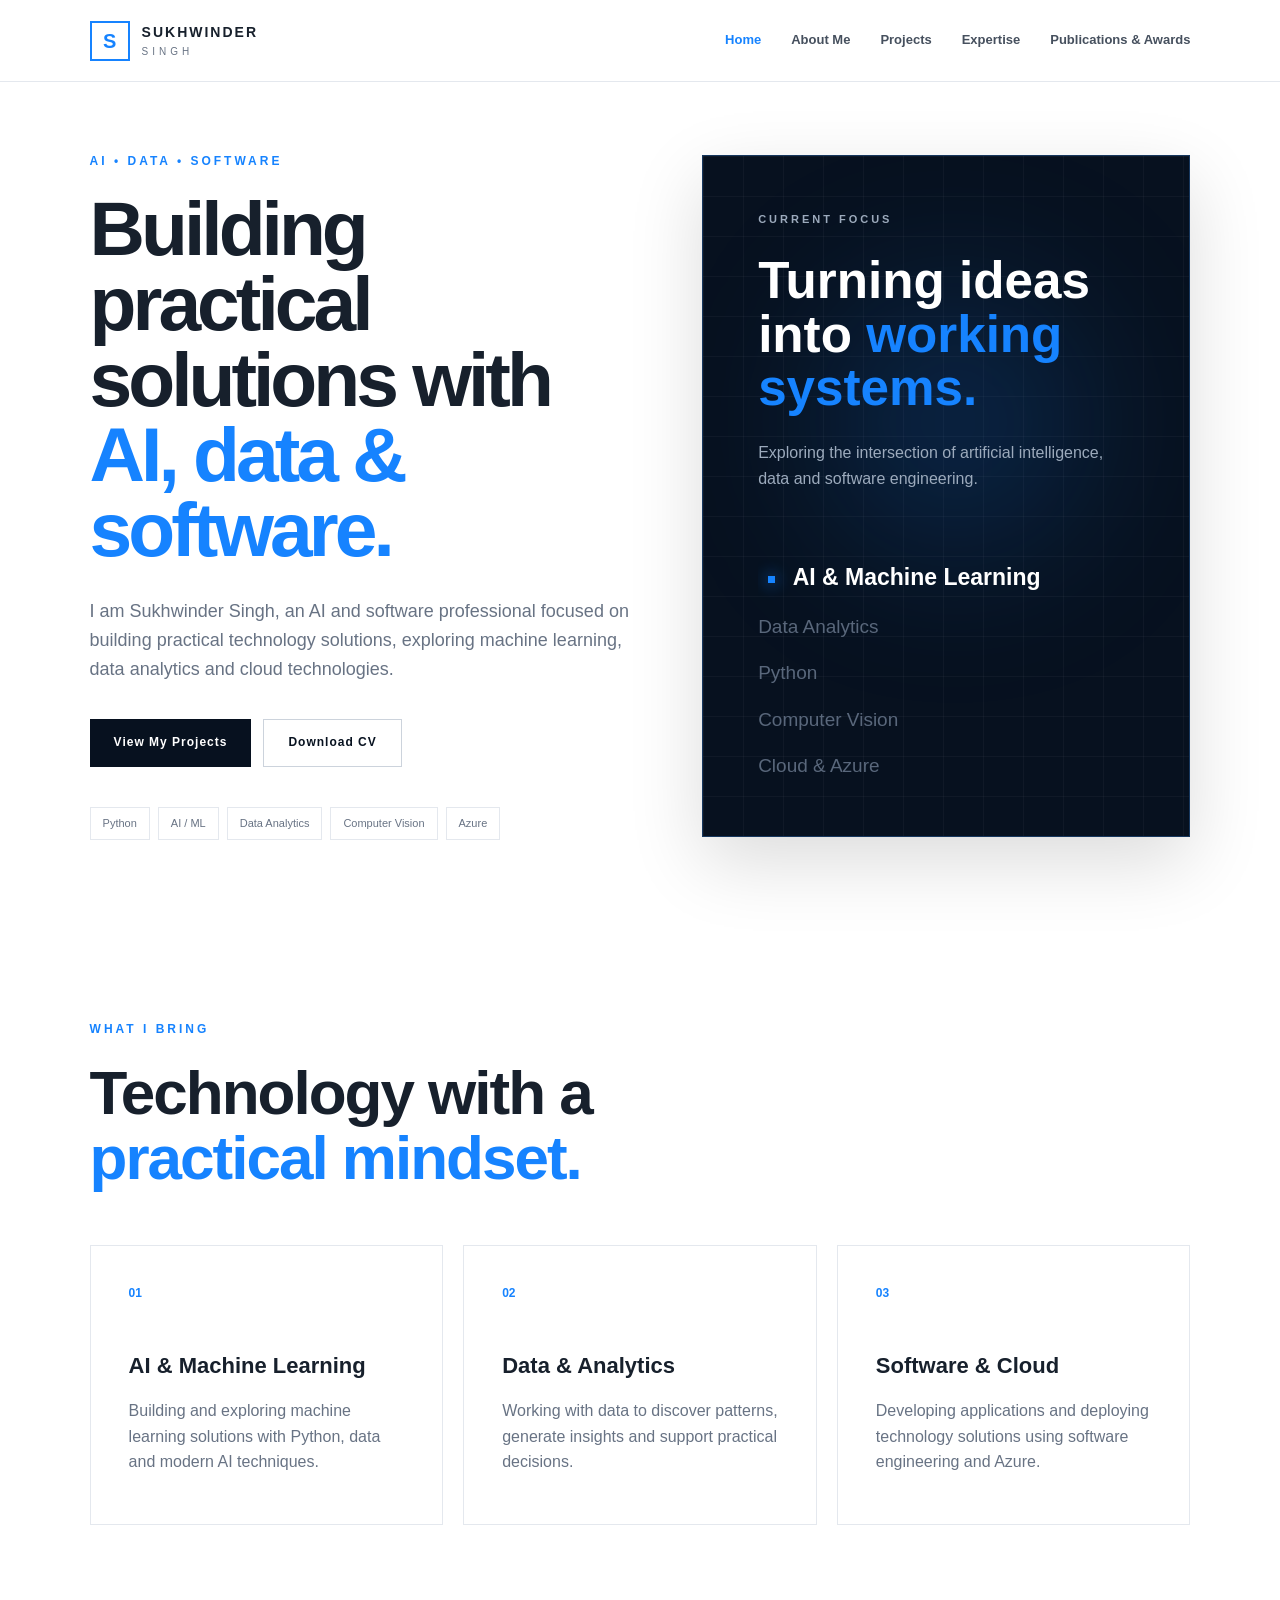
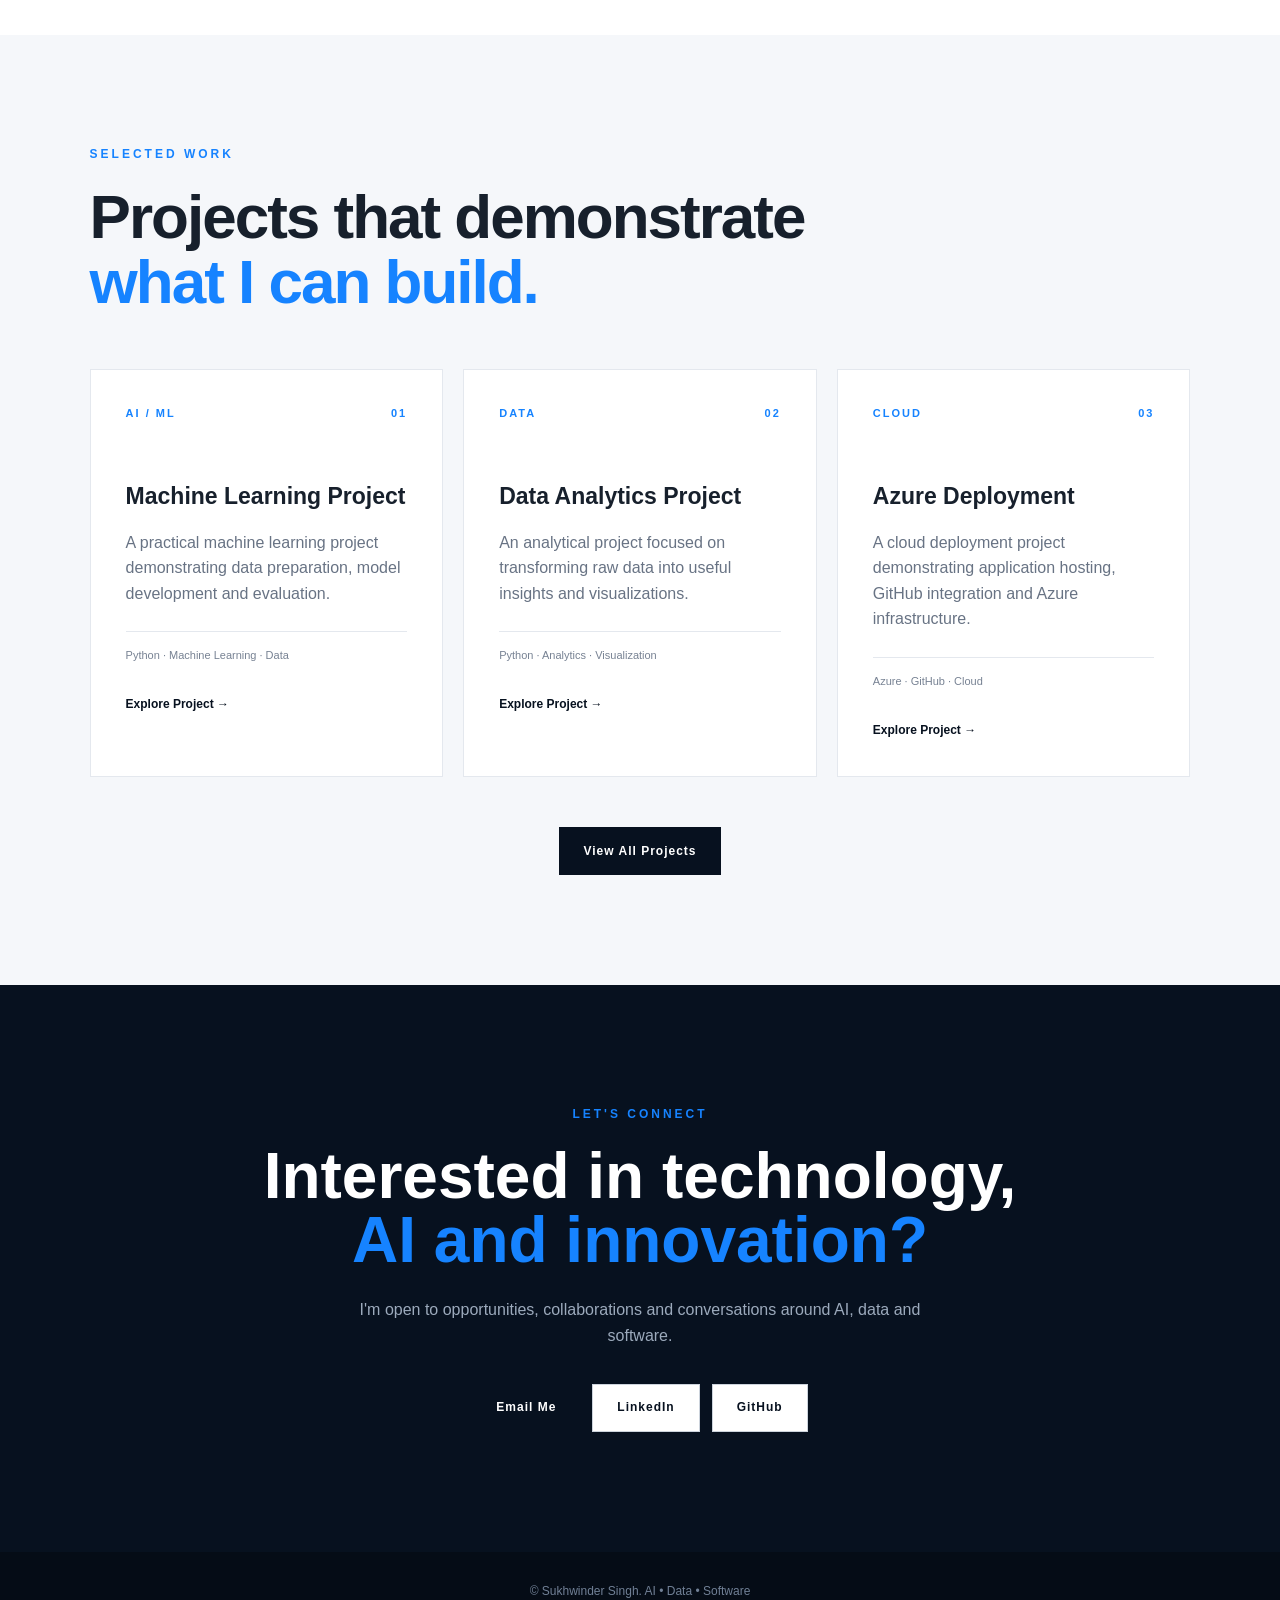
==== index.html @ 44bcb518 "first commit" ====
<!DOCTYPE html>
<html lang="en">
<head>
    <meta charset="UTF-8">
    <meta name="viewport" content="width=device-width, initial-scale=1.0">

    <title>Sukhwinder Singh | AI • Data • Software</title>

    <link rel="stylesheet" href="css/home.css">
</head>

<body>

<header class="site-header">

    <div class="logo">
        <span>S</span>
        <div>
            <strong>SUKHWINDER</strong>
            <small>SINGH</small>
        </div>
    </div>

    <button class="menu-toggle" id="menuToggle">
        ☰
    </button>

    <nav class="navigation" id="navigation">
        <a href="index.html" class="active">Home</a>
        <a href="about.html">About Me</a>
        <a href="projects.html">Projects</a>
        <a href="expertise.html">Expertise</a>
        <a href="publications.html">Publications & Awards</a>
    </nav>

</header>


<main>

    <!-- HERO -->

    <section class="hero">

        <div class="hero-content">

            <p class="eyebrow">AI • DATA • SOFTWARE</p>

            <h1>
                Building practical solutions
                with <span>AI, data & software.</span>
            </h1>

            <p class="hero-description">
                I am Sukhwinder Singh, an AI and software professional
                focused on building practical technology solutions,
                exploring machine learning, data analytics and cloud
                technologies.
            </p>

            <div class="hero-buttons">
                <a href="projects.html" class="btn btn-primary">
                    View My Projects
                </a>

                <a href="assets/documents/Sukhwinder-Singh-CV.pdf"
                   class="btn btn-secondary"
                   target="_blank">
                    Download CV
                </a>
            </div>

            <div class="tech-tags">
                <span>Python</span>
                <span>AI / ML</span>
                <span>Data Analytics</span>
                <span>Computer Vision</span>
                <span>Azure</span>
            </div>

        </div>


        <!-- RIGHT SIDE -->

        <div class="hero-panel">

            <div class="panel-grid"></div>

            <div class="panel-content">

                <p class="panel-label">CURRENT FOCUS</p>

                <h2>
                    Turning ideas into
                    <span>working systems.</span>
                </h2>

                <p>
                    Exploring the intersection of artificial intelligence,
                    data and software engineering.
                </p>

                <div class="skill-animation">

                    <div class="skill active">
                        AI & Machine Learning
                    </div>

                    <div class="skill">
                        Data Analytics
                    </div>

                    <div class="skill">
                        Python
                    </div>

                    <div class="skill">
                        Computer Vision
                    </div>

                    <div class="skill">
                        Cloud & Azure
                    </div>

                    <div class="skill">
                        Django
                    </div>

                    <div class="skill">
                        Cybersecurity
                    </div>

                    <div class="skill">
                        SQL
                    </div>

                    <div class="skill">
                        Git & GitHub
                    </div>

                    <div class="skill">
                        Software Development
                    </div>

                </div>

            </div>

        </div>

    </section>


    <!-- WHAT I BRING -->

    <section class="section">

        <div class="section-heading">

            <p class="eyebrow">WHAT I BRING</p>

            <h2>
                Technology with a
                <span>practical mindset.</span>
            </h2>

        </div>


        <div class="cards">

            <article class="info-card">

                <div class="card-number">01</div>

                <h3>AI & Machine Learning</h3>

                <p>
                    Building and exploring machine learning solutions
                    with Python, data and modern AI techniques.
                </p>

            </article>


            <article class="info-card">

                <div class="card-number">02</div>

                <h3>Data & Analytics</h3>

                <p>
                    Working with data to discover patterns,
                    generate insights and support practical decisions.
                </p>

            </article>


            <article class="info-card">

                <div class="card-number">03</div>

                <h3>Software & Cloud</h3>

                <p>
                    Developing applications and deploying technology
                    solutions using software engineering and Azure.
                </p>

            </article>

        </div>

    </section>


    <!-- FEATURED PROJECTS -->

    <section class="section projects-preview">

        <div class="section-heading">

            <p class="eyebrow">SELECTED WORK</p>

            <h2>
                Projects that demonstrate
                <span>what I can build.</span>
            </h2>

        </div>


        <div class="project-grid">

            <article class="project-card">

                <div class="project-top">
                    <span>AI / ML</span>
                    <span>01</span>
                </div>

                <h3>Machine Learning Project</h3>

                <p>
                    A practical machine learning project demonstrating
                    data preparation, model development and evaluation.
                </p>

                <div class="project-tech">
                    Python · Machine Learning · Data
                </div>

                <a href="projects.html">
                    Explore Project →
                </a>

            </article>


            <article class="project-card">

                <div class="project-top">
                    <span>DATA</span>
                    <span>02</span>
                </div>

                <h3>Data Analytics Project</h3>

                <p>
                    An analytical project focused on transforming
                    raw data into useful insights and visualizations.
                </p>

                <div class="project-tech">
                    Python · Analytics · Visualization
                </div>

                <a href="projects.html">
                    Explore Project →
                </a>

            </article>


            <article class="project-card">

                <div class="project-top">
                    <span>CLOUD</span>
                    <span>03</span>
                </div>

                <h3>Azure Deployment</h3>

                <p>
                    A cloud deployment project demonstrating application
                    hosting, GitHub integration and Azure infrastructure.
                </p>

                <div class="project-tech">
                    Azure · GitHub · Cloud
                </div>

                <a href="projects.html">
                    Explore Project →
                </a>

            </article>

        </div>

        <div class="center-button">
            <a href="projects.html" class="btn btn-primary">
                View All Projects
            </a>
        </div>

    </section>


    <!-- CONNECT -->

    <section class="connect">

        <p class="eyebrow">LET'S CONNECT</p>

        <h2>
            Interested in technology,
            <span>AI and innovation?</span>
        </h2>

        <p>
            I'm open to opportunities, collaborations and
            conversations around AI, data and software.
        </p>

        <div class="connect-buttons">

            <a href="mailto:sukhasingh2292@gmail.com"
               class="btn btn-primary">
                Email Me
            </a>

            <a href="https://www.linkedin.com/in/sukhaa02/"
               target="_blank"
               class="btn btn-secondary">
                LinkedIn
            </a>

            <a href="https://github.com/sukha002"
               target="_blank"
               class="btn btn-secondary">
                GitHub
            </a>

        </div>

    </section>

</main>


<footer>

    <p>
        © <span id="year"></span> Sukhwinder Singh.
        AI • Data • Software
    </p>

</footer>


<script src="js/script.js"></script>

</body>
</html>
---- css/home.css ----
* {
    margin: 0;
    padding: 0;
    box-sizing: border-box;
}

:root {
    --navy: #07111f;
    --navy-light: #0c1a2c;
    --blue: #1683ff;
    --blue-light: #5ba9ff;
    --text: #17202c;
    --muted: #687384;
    --light: #f5f7fa;
    --white: #ffffff;
    --border: #e4e8ee;
}

html {
    scroll-behavior: smooth;
}

body {
    font-family: Arial, Helvetica, sans-serif;
    background: var(--white);
    color: var(--text);
    line-height: 1.6;
}


/* HEADER */

.site-header {
    height: 82px;
    padding: 0 7%;
    display: flex;
    align-items: center;
    justify-content: space-between;
    border-bottom: 1px solid var(--border);
    background: rgba(255,255,255,0.96);
    position: sticky;
    top: 0;
    z-index: 1000;
    backdrop-filter: blur(12px);
}


/* LOGO */

.logo {
    display: flex;
    align-items: center;
    gap: 12px;
}

.logo > span {
    width: 40px;
    height: 40px;
    border: 2px solid var(--blue);
    display: flex;
    align-items: center;
    justify-content: center;
    font-size: 20px;
    font-weight: 800;
    color: var(--blue);
}

.logo strong {
    display: block;
    font-size: 14px;
    letter-spacing: 2px;
}

.logo small {
    display: block;
    font-size: 10px;
    letter-spacing: 4px;
    color: var(--muted);
}


/* NAVIGATION */

.navigation {
    display: flex;
    gap: 30px;
}

.navigation a {
    text-decoration: none;
    color: #46505e;
    font-size: 13px;
    font-weight: 600;
    transition: 0.25s ease;
}

.navigation a:hover,
.navigation a.active {
    color: var(--blue);
}


/* MOBILE MENU */

.menu-toggle {
    display: none;
    background: none;
    border: none;
    font-size: 25px;
    cursor: pointer;
}


/* HERO */

.hero {
    min-height: calc(100vh - 82px);
    padding: 70px 7%;
    display: grid;
    grid-template-columns: 1fr 0.9fr;
    gap: 70px;
    align-items: center;
}

.hero-content {
    max-width: 720px;
}

.eyebrow {
    color: var(--blue);
    font-size: 12px;
    font-weight: 800;
    letter-spacing: 3px;
    margin-bottom: 20px;
}

.hero h1 {
    font-size: clamp(45px, 6vw, 82px);
    line-height: 0.98;
    letter-spacing: -4px;
    margin-bottom: 30px;
}

.hero h1 span,
.section-heading span,
.connect h2 span,
.hero-panel h2 span {
    color: var(--blue);
}

.hero-description {
    max-width: 650px;
    font-size: 18px;
    color: var(--muted);
    margin-bottom: 35px;
}


/* BUTTONS */

.hero-buttons,
.connect-buttons {
    display: flex;
    flex-wrap: wrap;
    gap: 12px;
}

.btn {
    display: inline-flex;
    align-items: center;
    justify-content: center;
    min-height: 48px;
    padding: 0 24px;
    text-decoration: none;
    font-size: 12px;
    font-weight: 800;
    letter-spacing: 1px;
    transition: 0.25s ease;
}

.btn-primary {
    background: var(--navy);
    color: white;
}

.btn-primary:hover {
    background: var(--blue);
    transform: translateY(-2px);
}

.btn-secondary {
    border: 1px solid #ccd3dc;
    color: var(--navy);
    background: white;
}

.btn-secondary:hover {
    border-color: var(--blue);
    color: var(--blue);
    transform: translateY(-2px);
}


/* TAGS */

.tech-tags {
    margin-top: 40px;
    display: flex;
    flex-wrap: wrap;
    gap: 8px;
}

.tech-tags span {
    border: 1px solid var(--border);
    padding: 7px 12px;
    font-size: 11px;
    color: var(--muted);
}


/* DARK PANEL */

.hero-panel {
    min-height: 560px;
    background: var(--navy);
    position: relative;
    overflow: hidden;
    border: 1px solid #16375e;
    box-shadow: 0 25px 70px rgba(0,0,0,0.14);
}

.panel-grid {
    position: absolute;
    inset: 0;
    background-image:
        linear-gradient(rgba(255,255,255,0.035) 1px, transparent 1px),
        linear-gradient(90deg, rgba(255,255,255,0.035) 1px, transparent 1px);
    background-size: 40px 40px;
}

.panel-grid::after {
    content: "";
    position: absolute;
    width: 260px;
    height: 260px;
    border-radius: 50%;
    background: rgba(22,131,255,0.18);
    filter: blur(80px);
    top: 20%;
    left: 25%;
    animation: glow 5s infinite alternate ease-in-out;
}

@keyframes glow {
    from {
        transform: translate(-30px, -20px);
    }

    to {
        transform: translate(50px, 40px);
    }
}

.panel-content {
    position: relative;
    z-index: 2;
    padding: 55px;
}

.panel-label {
    color: #7ca7d4;
    font-size: 11px;
    letter-spacing: 3px;
    font-weight: bold;
}

.hero-panel h2 {
    color: white;
    font-size: clamp(32px, 4vw, 52px);
    line-height: 1.05;
    margin: 25px 0;
}

.hero-panel p {
    color: #9caabc;
}


/* SKILL ANIMATION */

.skill-animation {
    margin-top: 60px;
    height: 230px;
    overflow: hidden;
    position: relative;
}

.skill {
    color: #59677b;
    font-size: 19px;
    padding: 8px 0;
    transition: 0.5s ease;
}

.skill.active {
    color: white;
    font-weight: 800;
    font-size: 23px;
    transform: translateX(10px);
}

.skill.active::before {
    content: "";
    display: inline-block;
    width: 7px;
    height: 7px;
    background: var(--blue);
    margin-right: 12px;
    vertical-align: middle;
    box-shadow: 0 0 15px var(--blue);
}


/* SECTIONS */

.section {
    padding: 110px 7%;
}

.section-heading {
    max-width: 750px;
    margin-bottom: 55px;
}

.section-heading h2 {
    font-size: clamp(35px, 5vw, 62px);
    line-height: 1.05;
    letter-spacing: -2px;
}


/* CARDS */

.cards {
    display: grid;
    grid-template-columns: repeat(3, 1fr);
    gap: 20px;
}

.info-card {
    padding: 38px;
    border: 1px solid var(--border);
    min-height: 280px;
    transition: 0.3s ease;
}

.info-card:hover {
    transform: translateY(-6px);
    border-color: var(--blue);
    box-shadow: 0 20px 50px rgba(0,0,0,0.07);
}

.card-number {
    color: var(--blue);
    font-size: 12px;
    font-weight: bold;
    margin-bottom: 45px;
}

.info-card h3 {
    font-size: 22px;
    margin-bottom: 15px;
}

.info-card p {
    color: var(--muted);
}


/* PROJECTS */

.projects-preview {
    background: var(--light);
}

.project-grid {
    display: grid;
    grid-template-columns: repeat(3, 1fr);
    gap: 20px;
}

.project-card {
    background: white;
    padding: 35px;
    border: 1px solid var(--border);
    transition: 0.3s ease;
}

.project-card:hover {
    transform: translateY(-6px);
    box-shadow: 0 20px 50px rgba(0,0,0,0.08);
}

.project-top {
    display: flex;
    justify-content: space-between;
    color: var(--blue);
    font-size: 11px;
    font-weight: bold;
    letter-spacing: 2px;
    margin-bottom: 55px;
}

.project-card h3 {
    font-size: 23px;
    margin-bottom: 15px;
}

.project-card p {
    color: var(--muted);
    margin-bottom: 25px;
}

.project-tech {
    font-size: 11px;
    color: #778293;
    border-top: 1px solid var(--border);
    padding-top: 15px;
    margin-bottom: 25px;
}

.project-card a {
    color: var(--navy);
    text-decoration: none;
    font-weight: bold;
    font-size: 12px;
}

.project-card a:hover {
    color: var(--blue);
}

.center-button {
    text-align: center;
    margin-top: 50px;
}


/* CONNECT */

.connect {
    padding: 120px 7%;
    text-align: center;
    background: var(--navy);
    color: white;
}

.connect h2 {
    font-size: clamp(38px, 5vw, 65px);
    line-height: 1;
    max-width: 800px;
    margin: auto;
}

.connect > p:not(.eyebrow) {
    color: #9caabc;
    max-width: 600px;
    margin: 25px auto 35px;
}

.connect-buttons {
    justify-content: center;
}


/* FOOTER */

footer {
    padding: 30px 7%;
    text-align: center;
    background: #050c16;
    color: #718096;
    font-size: 12px;
}


/* RESPONSIVE */

@media (max-width: 1000px) {

    .hero {
        grid-template-columns: 1fr;
    }

    .hero-panel {
        min-height: 500px;
    }

    .cards,
    .project-grid {
        grid-template-columns: 1fr;
    }
}


@media (max-width: 750px) {

    .site-header {
        height: 70px;
        padding: 0 5%;
    }

    .menu-toggle {
        display: block;
        color: var(--navy);
    }

    .navigation {
        position: absolute;
        top: 70px;
        left: 0;
        right: 0;
        background: white;
        border-bottom: 1px solid var(--border);
        display: none;
        flex-direction: column;
        padding: 20px 5%;
        gap: 18px;
    }

    .navigation.show {
        display: flex;
    }

    .hero {
        padding: 60px 5%;
        gap: 50px;
    }

    .hero h1 {
        letter-spacing: -2px;
    }

    .hero-panel {
        min-height: 450px;
    }

    .panel-content {
        padding: 35px;
    }

    .section {
        padding: 80px 5%;
    }

    .connect {
        padding: 90px 5%;
    }

}
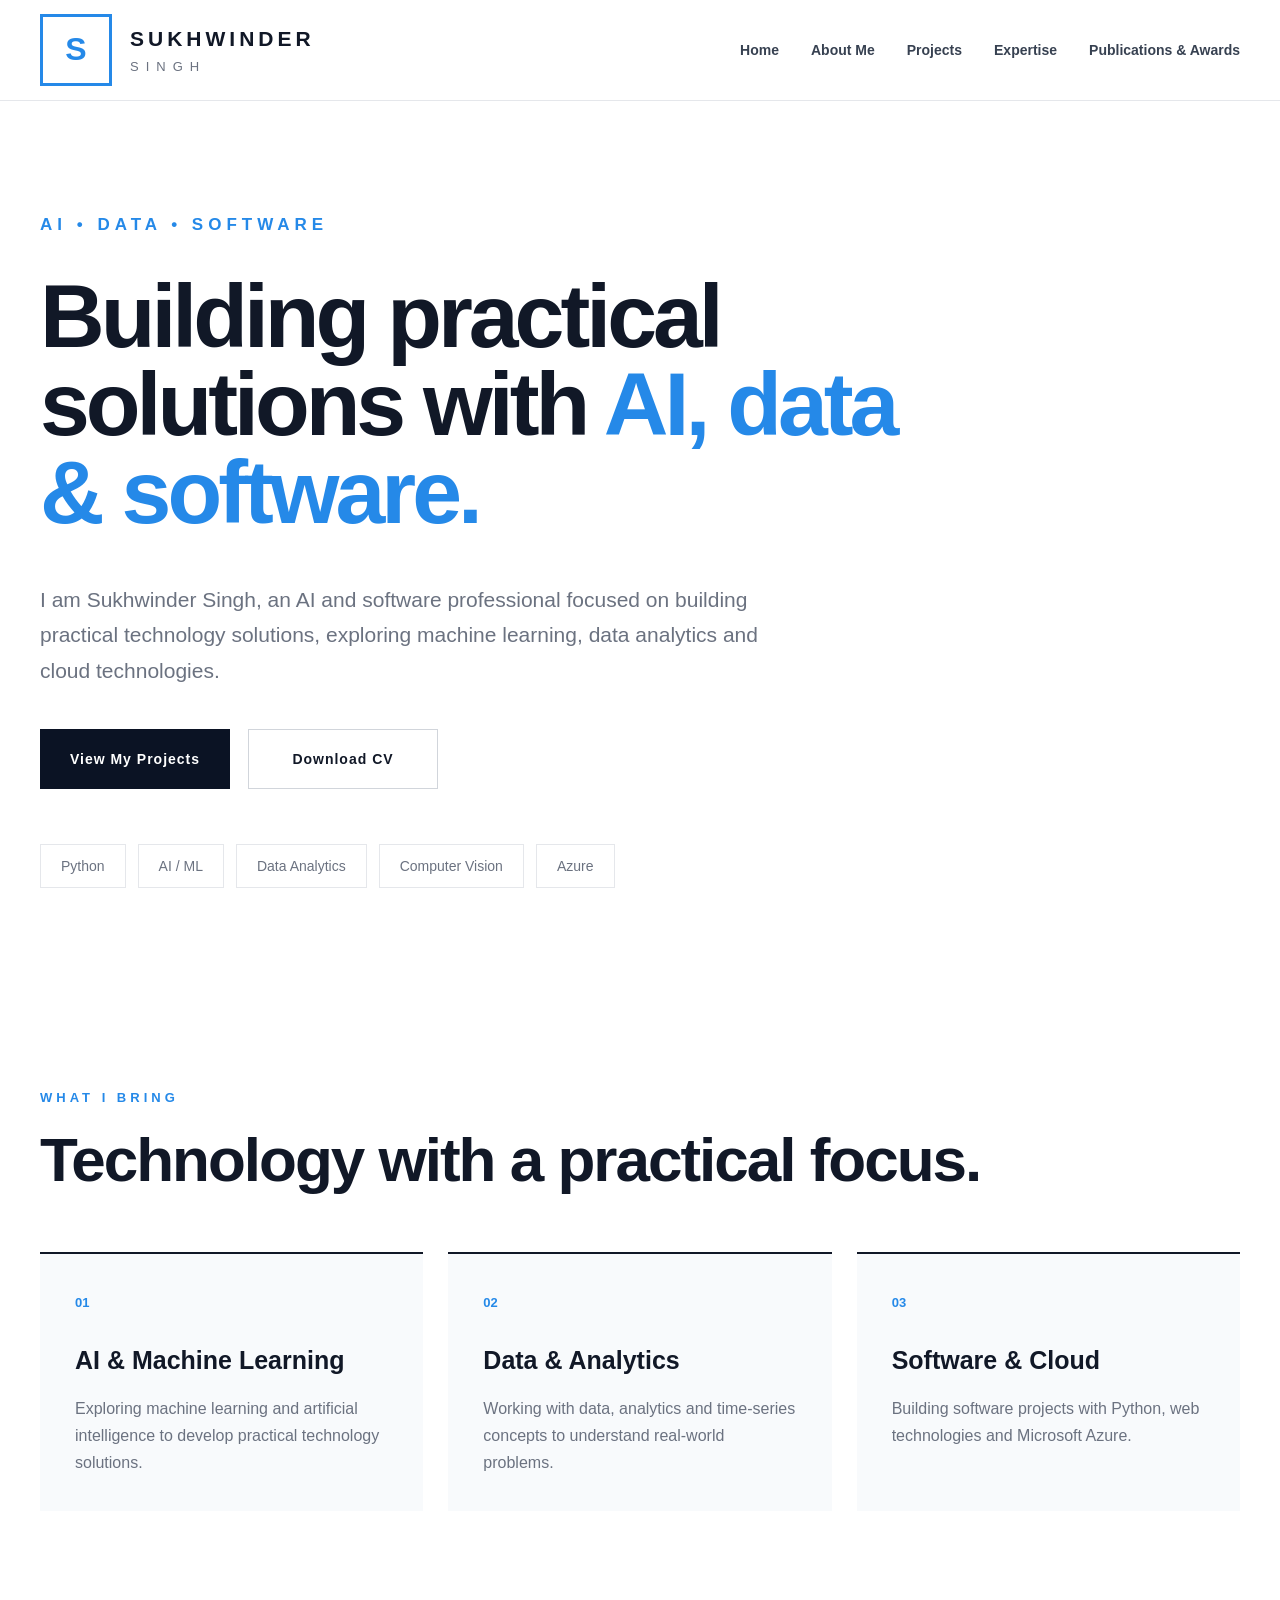
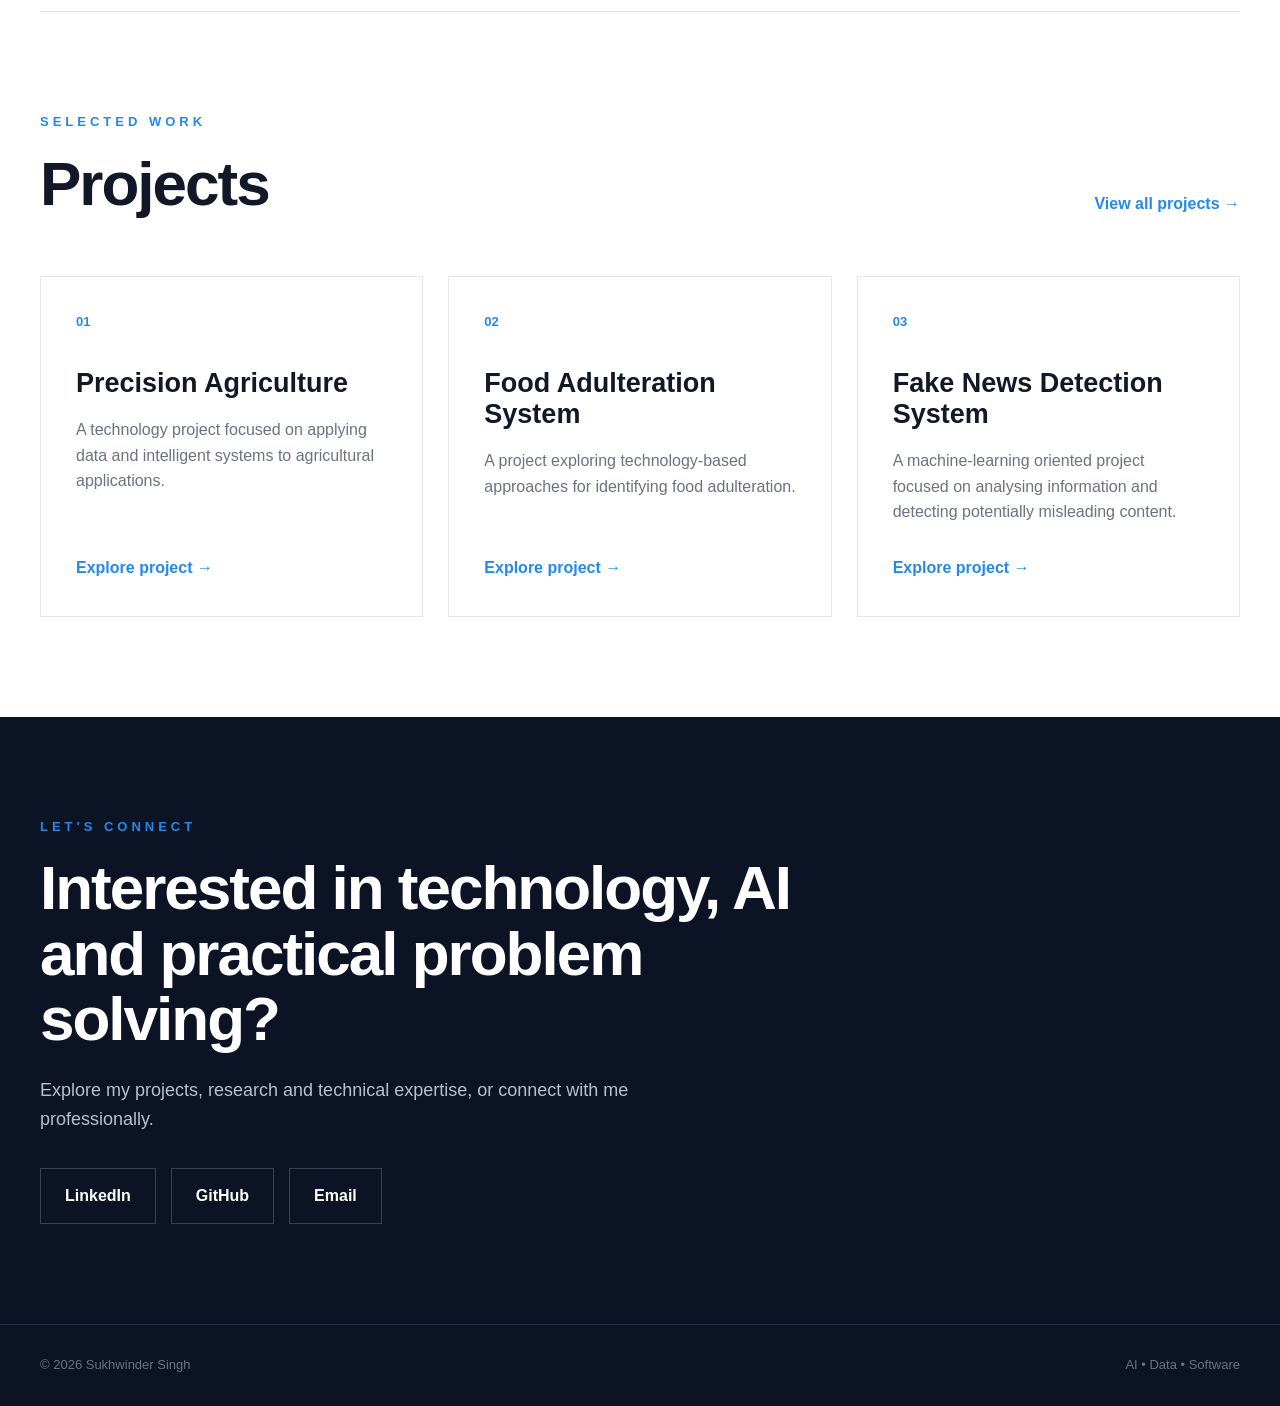
==== commit 1252ca49: "update the home and other" ====
--- a/index.html
+++ b/index.html
@@ -2,376 +2,413 @@
 <html lang="en">
 <head>
     <meta charset="UTF-8">
-    <meta name="viewport" content="width=device-width, initial-scale=1.0">
+
+    <meta
+        name="viewport"
+        content="width=device-width, initial-scale=1.0"
+    >
 
     <title>Sukhwinder Singh | AI • Data • Software</title>
 
-    <link rel="stylesheet" href="css/home.css">
+    <link rel="stylesheet" href="css/index.css">
+
+    <!-- Load JavaScript after HTML is parsed -->
+    <script src="js/index.js" defer></script>
 </head>
 
 <body>
 
-<header class="site-header">
-
-    <div class="logo">
-        <span>S</span>
-        <div>
-            <strong>SUKHWINDER</strong>
-            <small>SINGH</small>
+    <!-- =========================
+         HEADER
+    ========================== -->
+
+    <header class="site-header">
+
+        <div class="header-inner">
+
+            <!-- Logo -->
+            <a href="index.html" class="brand">
+
+                <div class="brand-mark">
+                    S
+                </div>
+
+                <div class="brand-text">
+                    <span class="brand-first">
+                        SUKHWINDER
+                    </span>
+
+                    <span class="brand-last">
+                        SINGH
+                    </span>
+                </div>
+
+            </a>
+
+
+            <!-- Desktop / Mobile Navigation -->
+
+            <nav class="main-nav" id="mainNav">
+
+                <a href="index.html">
+                    Home
+                </a>
+
+                <a href="about.html">
+                    About Me
+                </a>
+
+                <a href="aprojects.html">
+                    Projects
+                </a>
+
+                <a href="aexpertise.html">
+                    Expertise
+                </a>
+
+                <a href="publications.html">
+                    Publications & Awards
+                </a>
+
+            </nav>
+
+
+            <!-- Mobile Menu Button -->
+
+            <button
+                type="button"
+                class="menu-toggle"
+                id="menuToggle"
+                aria-label="Open navigation menu"
+                aria-expanded="false"
+                aria-controls="mainNav"
+            >
+
+                <span></span>
+                <span></span>
+                <span></span>
+
+            </button>
+
         </div>
-    </div>
-
-    <button class="menu-toggle" id="menuToggle">
-        ☰
-    </button>
-
-    <nav class="navigation" id="navigation">
-        <a href="index.html" class="active">Home</a>
-        <a href="about.html">About Me</a>
-        <a href="projects.html">Projects</a>
-        <a href="expertise.html">Expertise</a>
-        <a href="publications.html">Publications & Awards</a>
-    </nav>
-
-</header>
-
-
-<main>
-
-    <!-- HERO -->
-
-    <section class="hero">
-
-        <div class="hero-content">
-
-            <p class="eyebrow">AI • DATA • SOFTWARE</p>
-
-            <h1>
-                Building practical solutions
-                with <span>AI, data & software.</span>
-            </h1>
-
-            <p class="hero-description">
-                I am Sukhwinder Singh, an AI and software professional
-                focused on building practical technology solutions,
-                exploring machine learning, data analytics and cloud
-                technologies.
+
+    </header>
+
+
+    <!-- =========================
+         MAIN
+    ========================== -->
+
+    <main>
+
+        <!-- HERO -->
+
+        <section class="hero">
+
+            <div class="hero-content">
+
+                <div class="eyebrow">
+                    AI • DATA • SOFTWARE
+                </div>
+
+
+                <h1>
+                    Building practical
+                    solutions with
+                    <span>AI, data & software.</span>
+                </h1>
+
+
+                <p class="hero-description">
+                    I am Sukhwinder Singh, an AI and software
+                    professional focused on building practical
+                    technology solutions, exploring machine
+                    learning, data analytics and cloud technologies.
+                </p>
+
+
+                <!-- Buttons -->
+
+                <div class="hero-buttons">
+
+                    <a
+                        href="projects.html"
+                        class="btn btn-primary"
+                    >
+                        View My Projects
+                    </a>
+
+                    <a
+                        href="assets/documents/Sukhwinder-Singh-CV.pdf"
+                        class="btn btn-secondary"
+                        target="_blank"
+                    >
+                        Download CV
+                    </a>
+
+                </div>
+
+
+                <!-- Skills -->
+
+                <div class="skill-tags">
+
+                    <span>Python</span>
+                    <span>AI / ML</span>
+                    <span>Data Analytics</span>
+                    <span>Computer Vision</span>
+                    <span>Azure</span>
+
+                </div>
+
+            </div>
+
+        </section>
+
+
+        <!-- =========================
+             WHAT I BRING
+        ========================== -->
+
+        <section class="what-i-bring">
+
+            <div class="section-label">
+                WHAT I BRING
+            </div>
+
+            <h2>
+                Technology with a practical focus.
+            </h2>
+
+
+            <div class="capabilities">
+
+                <article class="capability">
+
+                    <span class="number">
+                        01
+                    </span>
+
+                    <h3>
+                        AI & Machine Learning
+                    </h3>
+
+                    <p>
+                        Exploring machine learning and
+                        artificial intelligence to develop
+                        practical technology solutions.
+                    </p>
+
+                </article>
+
+
+                <article class="capability">
+
+                    <span class="number">
+                        02
+                    </span>
+
+                    <h3>
+                        Data & Analytics
+                    </h3>
+
+                    <p>
+                        Working with data, analytics and
+                        time-series concepts to understand
+                        real-world problems.
+                    </p>
+
+                </article>
+
+
+                <article class="capability">
+
+                    <span class="number">
+                        03
+                    </span>
+
+                    <h3>
+                        Software & Cloud
+                    </h3>
+
+                    <p>
+                        Building software projects with
+                        Python, web technologies and
+                        Microsoft Azure.
+                    </p>
+
+                </article>
+
+            </div>
+
+        </section>
+
+
+        <!-- =========================
+             FEATURED PROJECTS
+        ========================== -->
+
+        <section class="featured-projects">
+
+            <div class="section-label">
+                SELECTED WORK
+            </div>
+
+            <div class="section-heading-row">
+
+                <h2>
+                    Projects
+                </h2>
+
+                <a href="projects.html">
+                    View all projects →
+                </a>
+
+            </div>
+
+
+            <div class="project-grid">
+
+                <article class="project-card">
+
+                    <span>
+                        01
+                    </span>
+
+                    <h3>
+                        Precision Agriculture
+                    </h3>
+
+                    <p>
+                        A technology project focused on
+                        applying data and intelligent systems
+                        to agricultural applications.
+                    </p>
+
+                    <a href="projects.html">
+                        Explore project →
+                    </a>
+
+                </article>
+
+
+                <article class="project-card">
+
+                    <span>
+                        02
+                    </span>
+
+                    <h3>
+                        Food Adulteration System
+                    </h3>
+
+                    <p>
+                        A project exploring technology-based
+                        approaches for identifying food
+                        adulteration.
+                    </p>
+
+                    <a href="projects.html">
+                        Explore project →
+                    </a>
+
+                </article>
+
+
+                <article class="project-card">
+
+                    <span>
+                        03
+                    </span>
+
+                    <h3>
+                        Fake News Detection System
+                    </h3>
+
+                    <p>
+                        A machine-learning oriented project
+                        focused on analysing information and
+                        detecting potentially misleading content.
+                    </p>
+
+                    <a href="projects.html">
+                        Explore project →
+                    </a>
+
+                </article>
+
+            </div>
+
+        </section>
+
+
+        <!-- =========================
+             CONNECT
+        ========================== -->
+
+        <section class="connect">
+
+            <div class="section-label">
+                LET'S CONNECT
+            </div>
+
+            <h2>
+                Interested in technology,
+                AI and practical problem solving?
+            </h2>
+
+            <p>
+                Explore my projects, research and technical
+                expertise, or connect with me professionally.
             </p>
 
-            <div class="hero-buttons">
-                <a href="projects.html" class="btn btn-primary">
-                    View My Projects
-                </a>
-
-                <a href="assets/documents/Sukhwinder-Singh-CV.pdf"
-                   class="btn btn-secondary"
-                   target="_blank">
-                    Download CV
-                </a>
-            </div>
-
-            <div class="tech-tags">
-                <span>Python</span>
-                <span>AI / ML</span>
-                <span>Data Analytics</span>
-                <span>Computer Vision</span>
-                <span>Azure</span>
-            </div>
-
-        </div>
-
-
-        <!-- RIGHT SIDE -->
-
-        <div class="hero-panel">
-
-            <div class="panel-grid"></div>
-
-            <div class="panel-content">
-
-                <p class="panel-label">CURRENT FOCUS</p>
-
-                <h2>
-                    Turning ideas into
-                    <span>working systems.</span>
-                </h2>
-
-                <p>
-                    Exploring the intersection of artificial intelligence,
-                    data and software engineering.
-                </p>
-
-                <div class="skill-animation">
-
-                    <div class="skill active">
-                        AI & Machine Learning
-                    </div>
-
-                    <div class="skill">
-                        Data Analytics
-                    </div>
-
-                    <div class="skill">
-                        Python
-                    </div>
-
-                    <div class="skill">
-                        Computer Vision
-                    </div>
-
-                    <div class="skill">
-                        Cloud & Azure
-                    </div>
-
-                    <div class="skill">
-                        Django
-                    </div>
-
-                    <div class="skill">
-                        Cybersecurity
-                    </div>
-
-                    <div class="skill">
-                        SQL
-                    </div>
-
-                    <div class="skill">
-                        Git & GitHub
-                    </div>
-
-                    <div class="skill">
-                        Software Development
-                    </div>
-
-                </div>
-
-            </div>
-
-        </div>
-
-    </section>
-
-
-    <!-- WHAT I BRING -->
-
-    <section class="section">
-
-        <div class="section-heading">
-
-            <p class="eyebrow">WHAT I BRING</p>
-
-            <h2>
-                Technology with a
-                <span>practical mindset.</span>
-            </h2>
-
-        </div>
-
-
-        <div class="cards">
-
-            <article class="info-card">
-
-                <div class="card-number">01</div>
-
-                <h3>AI & Machine Learning</h3>
-
-                <p>
-                    Building and exploring machine learning solutions
-                    with Python, data and modern AI techniques.
-                </p>
-
-            </article>
-
-
-            <article class="info-card">
-
-                <div class="card-number">02</div>
-
-                <h3>Data & Analytics</h3>
-
-                <p>
-                    Working with data to discover patterns,
-                    generate insights and support practical decisions.
-                </p>
-
-            </article>
-
-
-            <article class="info-card">
-
-                <div class="card-number">03</div>
-
-                <h3>Software & Cloud</h3>
-
-                <p>
-                    Developing applications and deploying technology
-                    solutions using software engineering and Azure.
-                </p>
-
-            </article>
-
-        </div>
-
-    </section>
-
-
-    <!-- FEATURED PROJECTS -->
-
-    <section class="section projects-preview">
-
-        <div class="section-heading">
-
-            <p class="eyebrow">SELECTED WORK</p>
-
-            <h2>
-                Projects that demonstrate
-                <span>what I can build.</span>
-            </h2>
-
-        </div>
-
-
-        <div class="project-grid">
-
-            <article class="project-card">
-
-                <div class="project-top">
-                    <span>AI / ML</span>
-                    <span>01</span>
-                </div>
-
-                <h3>Machine Learning Project</h3>
-
-                <p>
-                    A practical machine learning project demonstrating
-                    data preparation, model development and evaluation.
-                </p>
-
-                <div class="project-tech">
-                    Python · Machine Learning · Data
-                </div>
-
-                <a href="projects.html">
-                    Explore Project →
-                </a>
-
-            </article>
-
-
-            <article class="project-card">
-
-                <div class="project-top">
-                    <span>DATA</span>
-                    <span>02</span>
-                </div>
-
-                <h3>Data Analytics Project</h3>
-
-                <p>
-                    An analytical project focused on transforming
-                    raw data into useful insights and visualizations.
-                </p>
-
-                <div class="project-tech">
-                    Python · Analytics · Visualization
-                </div>
-
-                <a href="projects.html">
-                    Explore Project →
-                </a>
-
-            </article>
-
-
-            <article class="project-card">
-
-                <div class="project-top">
-                    <span>CLOUD</span>
-                    <span>03</span>
-                </div>
-
-                <h3>Azure Deployment</h3>
-
-                <p>
-                    A cloud deployment project demonstrating application
-                    hosting, GitHub integration and Azure infrastructure.
-                </p>
-
-                <div class="project-tech">
-                    Azure · GitHub · Cloud
-                </div>
-
-                <a href="projects.html">
-                    Explore Project →
-                </a>
-
-            </article>
-
-        </div>
-
-        <div class="center-button">
-            <a href="projects.html" class="btn btn-primary">
-                View All Projects
-            </a>
-        </div>
-
-    </section>
-
-
-    <!-- CONNECT -->
-
-    <section class="connect">
-
-        <p class="eyebrow">LET'S CONNECT</p>
-
-        <h2>
-            Interested in technology,
-            <span>AI and innovation?</span>
-        </h2>
+            <div class="connect-buttons">
+
+                <a
+                    href="https://www.linkedin.com/in/sukhaa02/"
+                    target="_blank"
+                    rel="noopener noreferrer"
+                >
+                    LinkedIn
+                </a>
+
+                <a
+                    href="https://github.com/sukha002"
+                    target="_blank"
+                    rel="noopener noreferrer"
+                >
+                    GitHub
+                </a>
+
+                <a
+                    href="mailto:sukhasingh2292@gmail.com"
+                >
+                    Email
+                </a>
+
+            </div>
+
+        </section>
+
+    </main>
+
+
+    <!-- =========================
+         FOOTER
+    ========================== -->
+
+    <footer class="site-footer">
 
         <p>
-            I'm open to opportunities, collaborations and
-            conversations around AI, data and software.
+            © 2026 Sukhwinder Singh
         </p>
 
-        <div class="connect-buttons">
-
-            <a href="mailto:sukhasingh2292@gmail.com"
-               class="btn btn-primary">
-                Email Me
-            </a>
-
-            <a href="https://www.linkedin.com/in/sukhaa02/"
-               target="_blank"
-               class="btn btn-secondary">
-                LinkedIn
-            </a>
-
-            <a href="https://github.com/sukha002"
-               target="_blank"
-               class="btn btn-secondary">
-                GitHub
-            </a>
-
-        </div>
-
-    </section>
-
-</main>
-
-
-<footer>
-
-    <p>
-        © <span id="year"></span> Sukhwinder Singh.
-        AI • Data • Software
-    </p>
-
-</footer>
-
-
-<script src="js/script.js"></script>
+        <p>
+            AI • Data • Software
+        </p>
+
+    </footer>
+
 
 </body>
 </html>
--- a/css/index.css
+++ b/css/index.css
@@ -0,0 +1,805 @@
+/* =========================================
+   RESET
+========================================= */
+
+* {
+    margin: 0;
+    padding: 0;
+    box-sizing: border-box;
+}
+
+html {
+    scroll-behavior: smooth;
+}
+
+body {
+    font-family: Arial, Helvetica, sans-serif;
+    background: #ffffff;
+    color: #111827;
+    line-height: 1.6;
+}
+
+a {
+    color: inherit;
+}
+
+button {
+    font-family: inherit;
+}
+
+
+/* =========================================
+   HEADER
+========================================= */
+
+.site-header {
+    position: relative;
+    width: 100%;
+    background: #ffffff;
+    border-bottom: 1px solid #e5e7eb;
+    z-index: 1000;
+}
+
+.header-inner {
+    width: min(1200px, calc(100% - 60px));
+    min-height: 100px;
+    margin: 0 auto;
+
+    display: flex;
+    align-items: center;
+    justify-content: space-between;
+}
+
+
+/* =========================================
+   BRAND
+========================================= */
+
+.brand {
+    display: flex;
+    align-items: center;
+    gap: 18px;
+
+    text-decoration: none;
+}
+
+.brand-mark {
+    width: 72px;
+    height: 72px;
+
+    border: 3px solid #2589e8;
+
+    display: flex;
+    align-items: center;
+    justify-content: center;
+
+    font-size: 32px;
+    font-weight: 700;
+
+    color: #2589e8;
+}
+
+.brand-text {
+    display: flex;
+    flex-direction: column;
+}
+
+.brand-first {
+    font-size: 21px;
+    font-weight: 700;
+    letter-spacing: 4px;
+    color: #111827;
+}
+
+.brand-last {
+    margin-top: 2px;
+
+    font-size: 13px;
+    letter-spacing: 7px;
+    color: #6b7280;
+}
+
+
+/* =========================================
+   DESKTOP NAVIGATION
+========================================= */
+
+.main-nav {
+    display: flex;
+    align-items: center;
+    gap: 32px;
+}
+
+.main-nav a {
+    position: relative;
+
+    text-decoration: none;
+
+    font-size: 14px;
+    font-weight: 600;
+
+    color: #374151;
+
+    padding: 8px 0;
+
+    transition:
+        color 0.25s ease;
+}
+
+.main-nav a:hover {
+    color: #2589e8;
+}
+
+.main-nav a::after {
+    content: "";
+
+    position: absolute;
+
+    left: 0;
+    bottom: 0;
+
+    width: 0;
+    height: 2px;
+
+    background: #2589e8;
+
+    transition: width 0.25s ease;
+}
+
+.main-nav a:hover::after {
+    width: 100%;
+}
+
+
+/* =========================================
+   MOBILE MENU BUTTON
+========================================= */
+
+.menu-toggle {
+    display: none;
+
+    width: 46px;
+    height: 46px;
+
+    border: none;
+    background: transparent;
+
+    cursor: pointer;
+
+    padding: 8px;
+
+    position: relative;
+    z-index: 1100;
+}
+
+.menu-toggle span {
+    display: block;
+
+    width: 30px;
+    height: 3px;
+
+    margin: 5px auto;
+
+    background: #111827;
+
+    transition:
+        transform 0.25s ease,
+        opacity 0.25s ease;
+}
+
+
+/* =========================================
+   HERO
+========================================= */
+
+.hero {
+    width: min(1200px, calc(100% - 60px));
+    margin: 0 auto;
+
+    padding: 110px 0 100px;
+}
+
+.hero-content {
+    max-width: 900px;
+}
+
+.eyebrow {
+    margin-bottom: 35px;
+
+    color: #2589e8;
+
+    font-size: 17px;
+    font-weight: 700;
+
+    letter-spacing: 5px;
+}
+
+.hero h1 {
+    max-width: 950px;
+
+    font-size: clamp(48px, 7vw, 92px);
+
+    line-height: 0.98;
+
+    letter-spacing: -4px;
+
+    font-weight: 800;
+
+    color: #111827;
+}
+
+.hero h1 span {
+    color: #2589e8;
+}
+
+.hero-description {
+    max-width: 760px;
+
+    margin-top: 45px;
+
+    font-size: 21px;
+    line-height: 1.7;
+
+    color: #6b7280;
+}
+
+
+/* =========================================
+   HERO BUTTONS
+========================================= */
+
+.hero-buttons {
+    display: flex;
+    flex-wrap: wrap;
+
+    gap: 18px;
+
+    margin-top: 40px;
+}
+
+.btn {
+    display: inline-flex;
+
+    align-items: center;
+    justify-content: center;
+
+    min-width: 190px;
+
+    padding: 18px 28px;
+
+    text-decoration: none;
+
+    font-size: 14px;
+    font-weight: 700;
+
+    letter-spacing: 1px;
+
+    transition:
+        transform 0.2s ease,
+        background 0.2s ease;
+}
+
+.btn:hover {
+    transform: translateY(-2px);
+}
+
+.btn-primary {
+    background: #0b1324;
+    color: #ffffff;
+}
+
+.btn-primary:hover {
+    background: #2589e8;
+}
+
+.btn-secondary {
+    background: #ffffff;
+    color: #111827;
+
+    border: 1px solid #d1d5db;
+}
+
+.btn-secondary:hover {
+    border-color: #2589e8;
+    color: #2589e8;
+}
+
+
+/* =========================================
+   SKILL TAGS
+========================================= */
+
+.skill-tags {
+    display: flex;
+    flex-wrap: wrap;
+
+    gap: 12px;
+
+    margin-top: 55px;
+}
+
+.skill-tags span {
+    padding: 10px 20px;
+
+    border: 1px solid #e5e7eb;
+
+    color: #6b7280;
+
+    font-size: 14px;
+}
+
+
+/* =========================================
+   SECTIONS
+========================================= */
+
+.what-i-bring,
+.featured-projects,
+.connect {
+    width: min(1200px, calc(100% - 60px));
+    margin: 0 auto;
+
+    padding: 100px 0;
+}
+
+.section-label {
+    color: #2589e8;
+
+    font-size: 13px;
+    font-weight: 700;
+
+    letter-spacing: 4px;
+}
+
+.what-i-bring h2,
+.featured-projects h2,
+.connect h2 {
+    margin-top: 18px;
+
+    font-size: clamp(38px, 5vw, 62px);
+
+    line-height: 1.05;
+
+    letter-spacing: -2px;
+}
+
+
+/* =========================================
+   CAPABILITIES
+========================================= */
+
+.capabilities {
+    display: grid;
+
+    grid-template-columns:
+        repeat(3, 1fr);
+
+    gap: 25px;
+
+    margin-top: 60px;
+}
+
+.capability {
+    padding: 35px;
+
+    border-top: 2px solid #111827;
+
+    background: #f8fafc;
+}
+
+.capability .number {
+    color: #2589e8;
+
+    font-size: 13px;
+    font-weight: 700;
+}
+
+.capability h3 {
+    margin-top: 25px;
+
+    font-size: 25px;
+}
+
+.capability p {
+    margin-top: 15px;
+
+    color: #6b7280;
+
+    line-height: 1.7;
+}
+
+
+/* =========================================
+   PROJECTS
+========================================= */
+
+.featured-projects {
+    border-top: 1px solid #e5e7eb;
+}
+
+.section-heading-row {
+    display: flex;
+
+    align-items: flex-end;
+    justify-content: space-between;
+
+    gap: 30px;
+}
+
+.section-heading-row a {
+    color: #2589e8;
+
+    text-decoration: none;
+
+    font-weight: 700;
+}
+
+.project-grid {
+    display: grid;
+
+    grid-template-columns:
+        repeat(3, 1fr);
+
+    gap: 25px;
+
+    margin-top: 60px;
+}
+
+.project-card {
+    min-height: 330px;
+
+    padding: 35px;
+
+    border: 1px solid #e5e7eb;
+
+    display: flex;
+    flex-direction: column;
+}
+
+.project-card > span {
+    color: #2589e8;
+
+    font-size: 13px;
+    font-weight: 700;
+}
+
+.project-card h3 {
+    margin-top: 35px;
+
+    font-size: 27px;
+
+    line-height: 1.15;
+}
+
+.project-card p {
+    margin-top: 18px;
+
+    color: #6b7280;
+}
+
+.project-card a {
+    margin-top: auto;
+
+    padding-top: 30px;
+
+    color: #2589e8;
+
+    text-decoration: none;
+
+    font-weight: 700;
+}
+
+
+/* =========================================
+   CONNECT
+========================================= */
+
+.connect {
+    background: #0b1324;
+
+    max-width: none;
+
+    width: 100%;
+
+    padding-left: max(30px, calc((100% - 1200px) / 2));
+    padding-right: max(30px, calc((100% - 1200px) / 2));
+
+    color: #ffffff;
+}
+
+.connect .section-label {
+    color: #2589e8;
+}
+
+.connect h2 {
+    max-width: 800px;
+}
+
+.connect p {
+    max-width: 650px;
+
+    margin-top: 25px;
+
+    color: #b7c0cf;
+
+    font-size: 18px;
+}
+
+.connect-buttons {
+    display: flex;
+    flex-wrap: wrap;
+
+    gap: 15px;
+
+    margin-top: 35px;
+}
+
+.connect-buttons a {
+    padding: 14px 24px;
+
+    border: 1px solid #374151;
+
+    text-decoration: none;
+
+    font-weight: 600;
+
+    transition:
+        background 0.2s ease,
+        border-color 0.2s ease;
+}
+
+.connect-buttons a:hover {
+    background: #2589e8;
+    border-color: #2589e8;
+}
+
+
+/* =========================================
+   FOOTER
+========================================= */
+
+.site-footer {
+    width: 100%;
+
+    padding: 30px max(30px, calc((100% - 1200px) / 2));
+
+    background: #0b1324;
+
+    border-top: 1px solid #263044;
+
+    color: #6b7280;
+
+    display: flex;
+
+    justify-content: space-between;
+
+    gap: 20px;
+
+    font-size: 13px;
+}
+
+
+/* =========================================
+   MOBILE
+========================================= */
+
+@media (max-width: 900px) {
+
+    .main-nav {
+        gap: 18px;
+    }
+
+    .main-nav a {
+        font-size: 13px;
+    }
+
+    .capabilities,
+    .project-grid {
+        grid-template-columns: 1fr;
+    }
+}
+
+
+@media (max-width: 768px) {
+
+    .header-inner {
+        width: calc(100% - 40px);
+        min-height: 100px;
+    }
+
+    .brand-mark {
+        width: 58px;
+        height: 58px;
+
+        font-size: 26px;
+    }
+
+    .brand-first {
+        font-size: 16px;
+        letter-spacing: 3px;
+    }
+
+    .brand-last {
+        font-size: 10px;
+        letter-spacing: 5px;
+    }
+
+
+    /* Show hamburger */
+
+    .menu-toggle {
+        display: block;
+    }
+
+
+    /* Hide navigation by default */
+
+    .main-nav {
+        display: none;
+
+        position: absolute;
+
+        top: 100%;
+        left: 0;
+        right: 0;
+
+        width: 100%;
+
+        padding: 25px 30px;
+
+        background: #ffffff;
+
+        border-top: 1px solid #e5e7eb;
+        border-bottom: 1px solid #e5e7eb;
+
+        box-shadow: 0 12px 25px rgba(0, 0, 0, 0.08);
+
+        z-index: 1000;
+    }
+
+
+    /* Show navigation when JS adds active */
+
+    .main-nav.active {
+        display: flex;
+
+        flex-direction: column;
+
+        align-items: flex-start;
+
+        gap: 0;
+    }
+
+    .main-nav.active a {
+        width: 100%;
+
+        padding: 15px 0;
+
+        font-size: 16px;
+
+        border-bottom: 1px solid #f0f0f0;
+    }
+
+
+    /* Hamburger becomes X */
+
+    .menu-toggle.active span:nth-child(1) {
+        transform:
+            translateY(8px)
+            rotate(45deg);
+    }
+
+    .menu-toggle.active span:nth-child(2) {
+        opacity: 0;
+    }
+
+    .menu-toggle.active span:nth-child(3) {
+        transform:
+            translateY(-8px)
+            rotate(-45deg);
+    }
+
+
+    .hero {
+        width: calc(100% - 40px);
+
+        padding: 80px 0 70px;
+    }
+
+    .eyebrow {
+        font-size: 13px;
+
+        letter-spacing: 3px;
+
+        margin-bottom: 25px;
+    }
+
+    .hero h1 {
+        font-size: clamp(43px, 13vw, 68px);
+
+        letter-spacing: -2.5px;
+    }
+
+    .hero-description {
+        margin-top: 30px;
+
+        font-size: 18px;
+    }
+
+    .hero-buttons {
+        flex-direction: column;
+    }
+
+    .btn {
+        width: 100%;
+    }
+
+    .skill-tags {
+        margin-top: 40px;
+    }
+
+    .what-i-bring,
+    .featured-projects {
+        width: calc(100% - 40px);
+
+        padding: 75px 0;
+    }
+
+    .section-heading-row {
+        align-items: flex-start;
+
+        flex-direction: column;
+    }
+
+    .connect {
+        padding-top: 75px;
+        padding-bottom: 75px;
+    }
+
+    .site-footer {
+        flex-direction: column;
+    }
+}
+
+
+/* =========================================
+   VERY SMALL PHONES
+========================================= */
+
+@media (max-width: 420px) {
+
+    .header-inner {
+        width: calc(100% - 30px);
+    }
+
+    .brand {
+        gap: 10px;
+    }
+
+    .brand-mark {
+        width: 50px;
+        height: 50px;
+
+        border-width: 2px;
+
+        font-size: 23px;
+    }
+
+    .brand-first {
+        font-size: 14px;
+        letter-spacing: 2px;
+    }
+
+    .brand-last {
+        font-size: 9px;
+        letter-spacing: 4px;
+    }
+
+    .hero {
+        width: calc(100% - 30px);
+    }
+
+    .hero h1 {
+        font-size: 43px;
+    }
+}
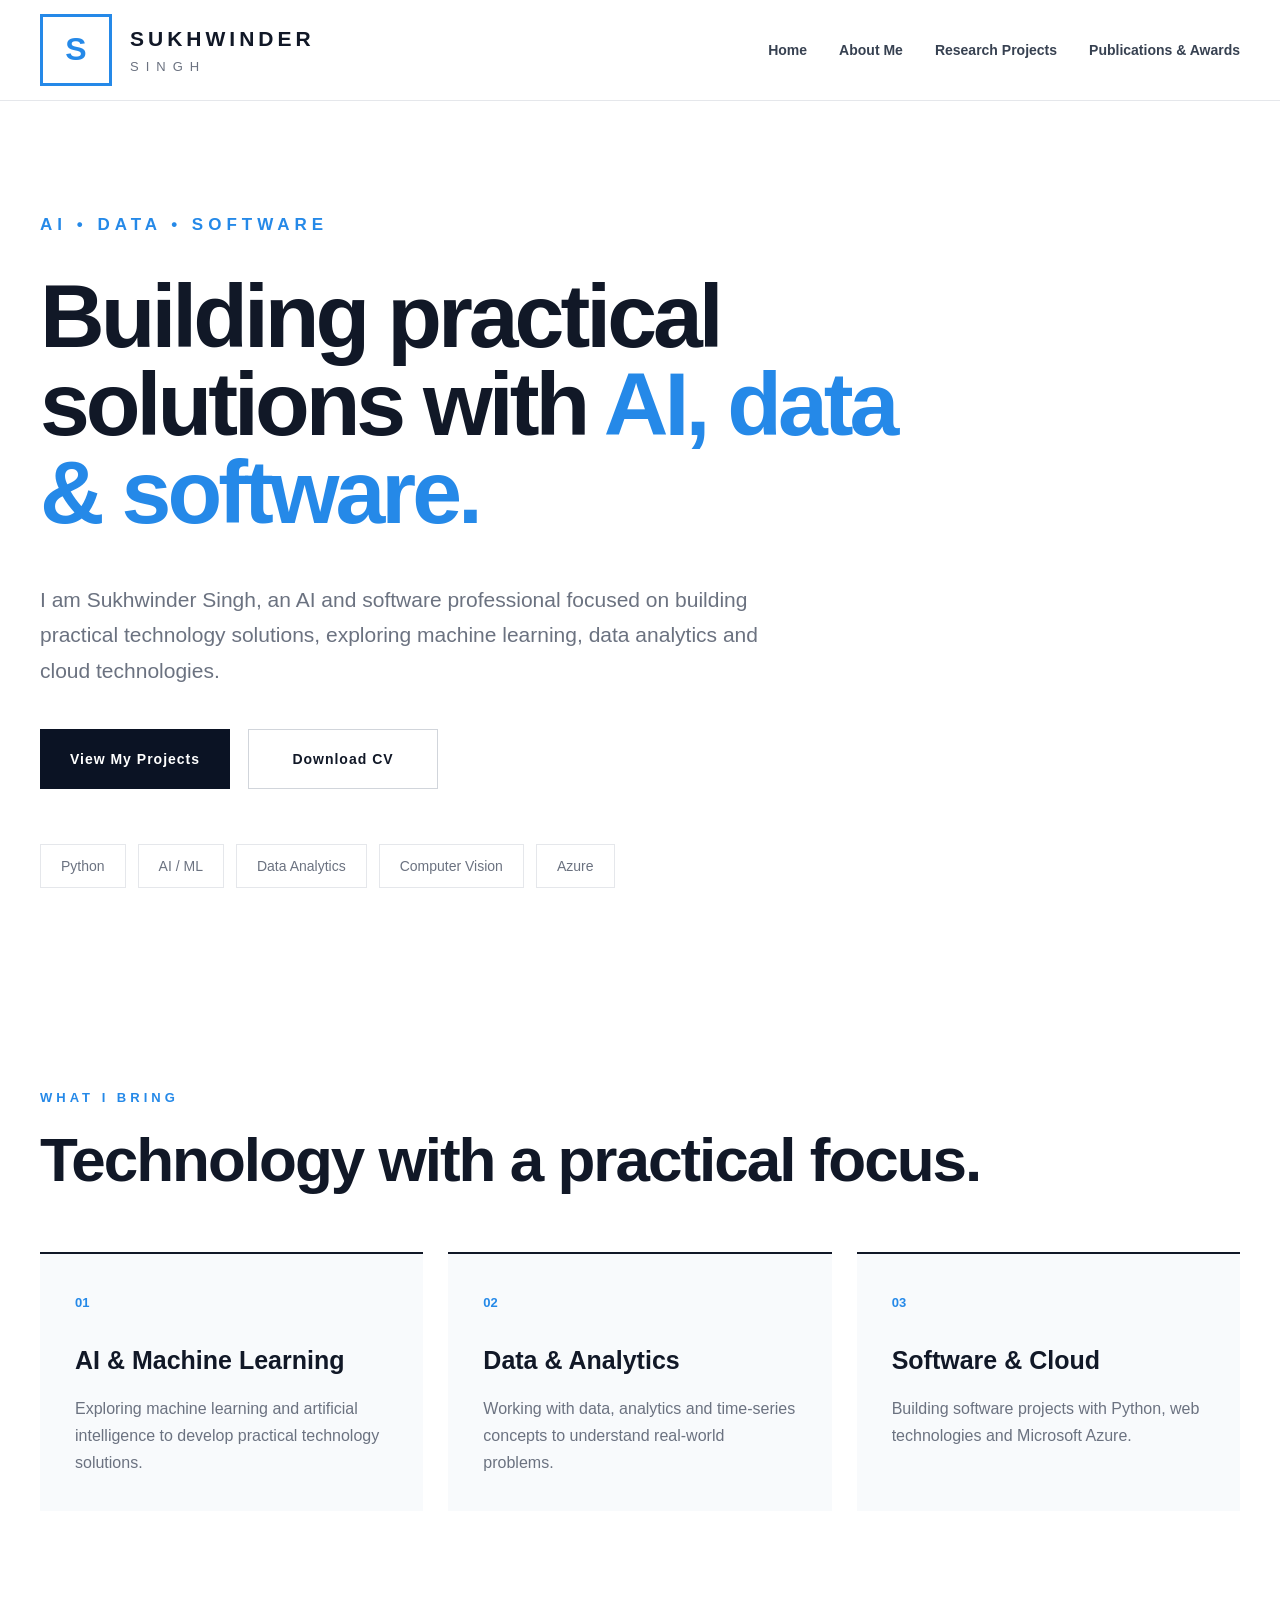
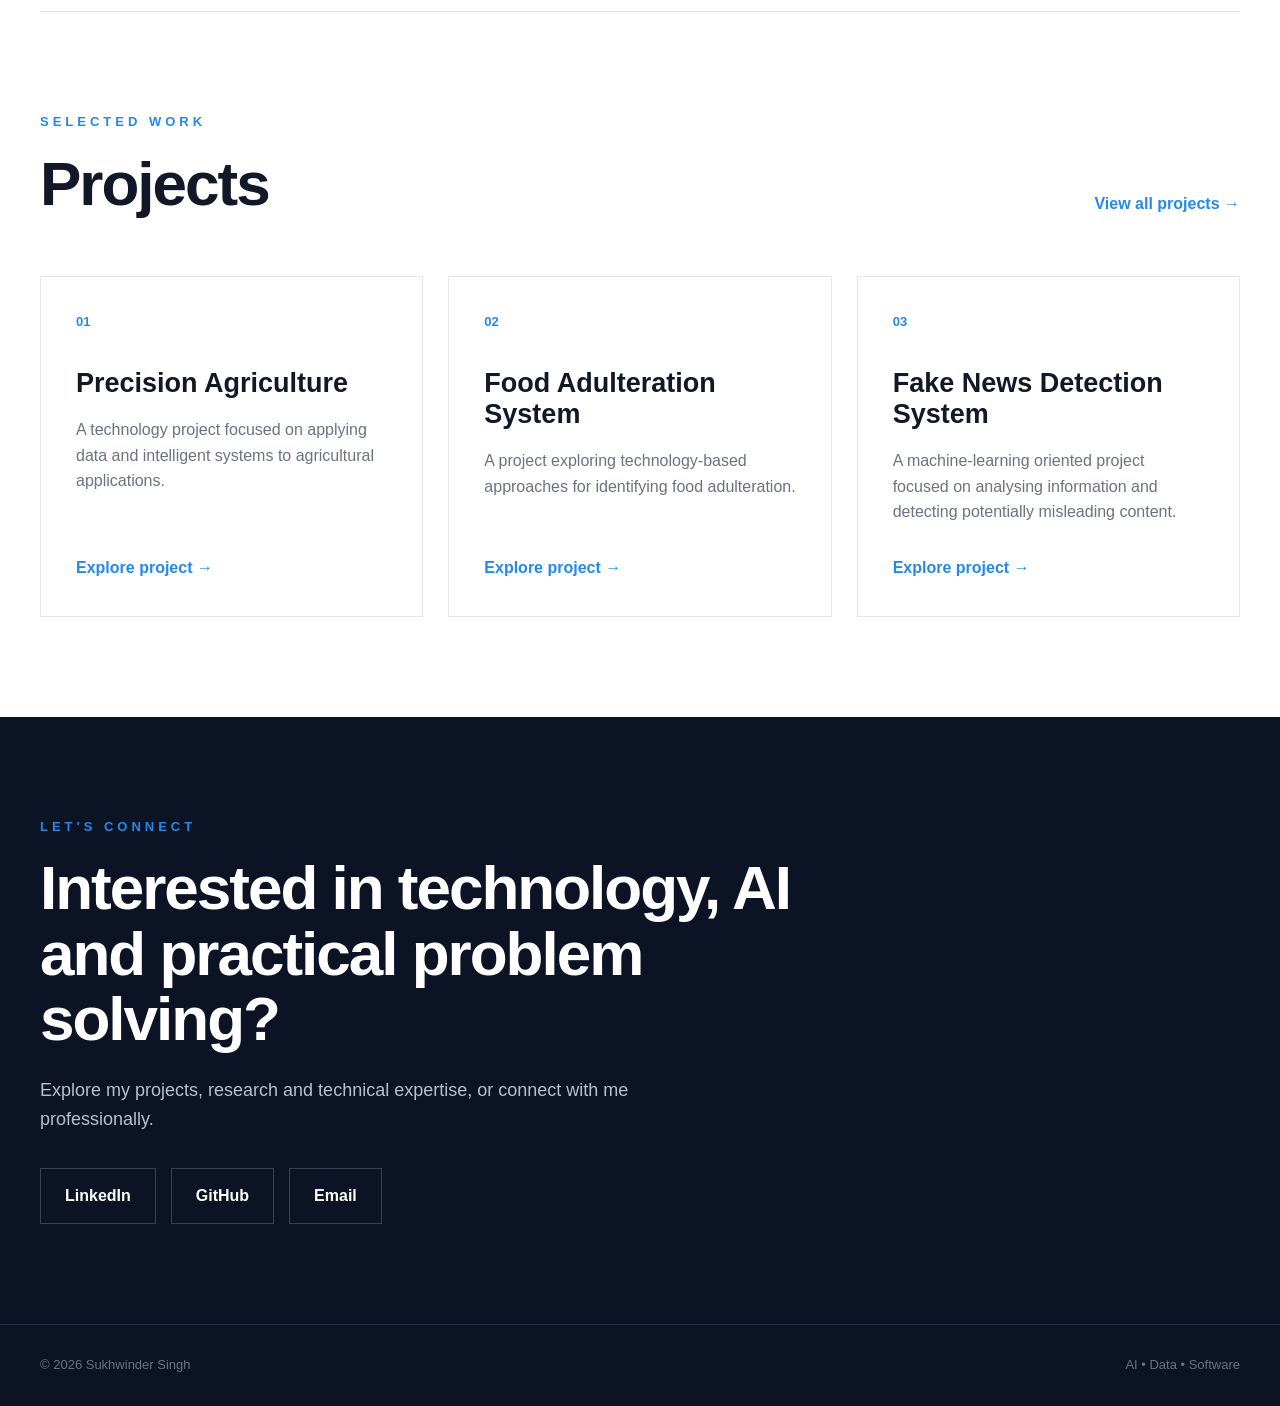
==== commit b0cae113: "update research" ====
--- a/index.html
+++ b/index.html
@@ -58,12 +58,8 @@
                     About Me
                 </a>
 
-                <a href="aprojects.html">
-                    Projects
-                </a>
-
-                <a href="aexpertise.html">
-                    Expertise
+                <a href="researchprojects.html">
+                    Research Projects
                 </a>
 
                 <a href="publications.html">
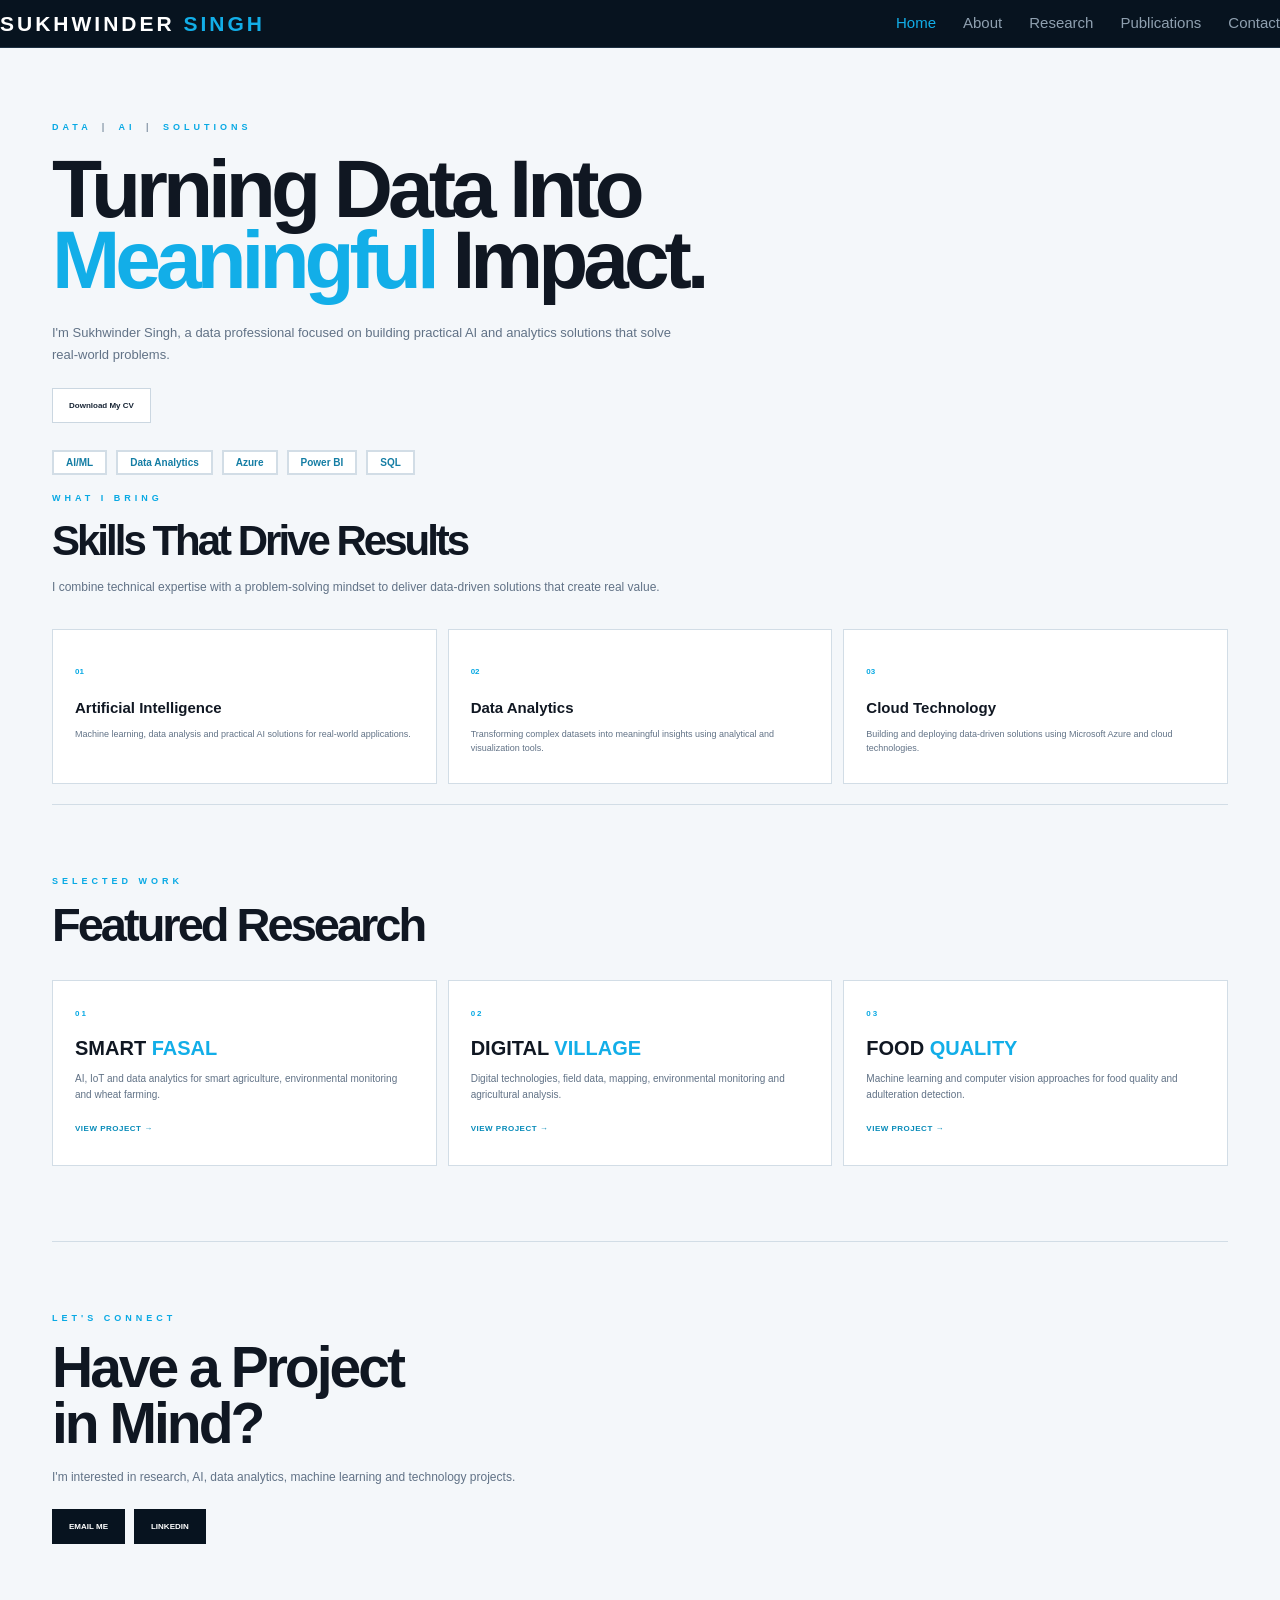
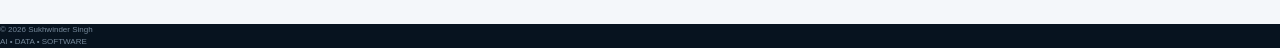
==== commit b3cffb23: "change colors and layout resolutions" ====
--- a/index.html
+++ b/index.html
@@ -2,18 +2,11 @@
 <html lang="en">
 <head>
     <meta charset="UTF-8">
-
-    <meta
-        name="viewport"
-        content="width=device-width, initial-scale=1.0"
-    >
-
-    <title>Sukhwinder Singh | AI • Data • Software</title>
-
-    <link rel="stylesheet" href="css/index.css">
-
-    <!-- Load JavaScript after HTML is parsed -->
-    <script src="js/index.js" defer></script>
+    <meta name="viewport" content="width=device-width, initial-scale=1.0">
+
+    <title>About Me | Sukhwinder Singh</title>	
+
+    <link rel="stylesheet" href="css\index.css">
 </head>
 
 <body>
@@ -21,389 +14,307 @@
     <!-- =========================
          HEADER
     ========================== -->
-
-    <header class="site-header">
-
-        <div class="header-inner">
-
-            <!-- Logo -->
-            <a href="index.html" class="brand">
-
-                <div class="brand-mark">
-                    S
-                </div>
-
-                <div class="brand-text">
-                    <span class="brand-first">
-                        SUKHWINDER
-                    </span>
-
-                    <span class="brand-last">
-                        SINGH
-                    </span>
-                </div>
-
+<header class="site-header">
+
+    <div class="container nav-container">
+
+        <a href="index.html" class="logo">
+            SUKHWINDER <span>SINGH</span>
+        </a>
+
+        <nav class="navigation">  
+			<a href="index.html" class="active">Home</a>
+            <a href="about.html" > About</a>
+            <a href="research.html">Research</a>
+            <a href="publications.html">Publications</a>
+            <a href="contact.html">Contact</a>
+        </nav>
+
+    </div>
+
+</header>
+
+
+
+
+<!-- =====================================================
+     HERO
+===================================================== -->
+
+<main>
+
+<section class="hero">
+
+    <div class="hero-content">
+
+        <div class="eyebrow">
+            DATA <span>|</span> AI <span>|</span> SOLUTIONS
+        </div>
+
+        <h1>
+            Turning Data Into
+            <br>
+            <span>Meaningful</span> Impact.
+        </h1>
+
+        <p class="hero-description">
+            I'm Sukhwinder Singh, a data professional focused on
+            building practical AI and analytics solutions that solve
+            real-world problems.
+        </p>
+
+        <div class="hero-buttons">
+
+            <a href="documents/SUKHWINDERTOOR.DOCX" download>
+    Download My CV
+</a>
+        </div>
+
+
+        <!-- SKILLS -->
+
+        <div class="skill-tags">
+
+            <span>AI/ML</span>
+            <span>Data Analytics</span>
+            <span>Azure</span>
+            <span>Power BI</span>
+            <span>SQL</span>
+
+        </div>
+
+    </div>
+
+</section>
+
+
+<!-- =====================================================
+     WHAT I BRING
+     
+     IMPORTANT:
+     This section immediately follows the hero.
+     There is NO empty spacer/div/section.
+===================================================== -->
+
+<section class="what-i-bring">
+
+    <div class="eyebrow">
+        WHAT I BRING
+    </div>
+
+    <h2>
+        Skills That Drive Results
+    </h2>
+
+    <p>
+        I combine technical expertise with a problem-solving
+        mindset to deliver data-driven solutions that create
+        real value.
+    </p>
+
+
+    <!-- =================================================
+         SKILL CARDS
+    ================================================= -->
+
+    <div class="features-grid">
+
+        <article class="feature-card">
+
+            <span>01</span>
+
+            <h3>
+                Artificial Intelligence
+            </h3>
+
+            <p>
+                Machine learning, data analysis and practical
+                AI solutions for real-world applications.
+            </p>
+
+        </article>
+
+
+        <article class="feature-card">
+
+            <span>02</span>
+
+            <h3>
+                Data Analytics
+            </h3>
+
+            <p>
+                Transforming complex datasets into meaningful
+                insights using analytical and visualization tools.
+            </p>
+
+        </article>
+
+
+        <article class="feature-card">
+
+            <span>03</span>
+
+            <h3>
+                Cloud Technology
+            </h3>
+
+            <p>
+                Building and deploying data-driven solutions
+                using Microsoft Azure and cloud technologies.
+            </p>
+
+        </article>
+
+    </div>
+
+</section>
+
+
+<!-- =====================================================
+     FEATURED RESEARCH
+===================================================== -->
+
+<section class="featured-projects">
+
+    <div class="eyebrow">
+        SELECTED WORK
+    </div>
+
+    <h2>
+        Featured Research
+    </h2>
+
+
+    <div class="projects-grid">
+
+        <article class="project-card">
+
+            <div class="number">
+                01
+            </div>
+
+            <h3>
+                SMART <span>FASAL</span>
+            </h3>
+
+            <p>
+                AI, IoT and data analytics for smart agriculture,
+                environmental monitoring and wheat farming.
+            </p>
+
+            <a href="smart-fasal.html" class="link">
+                VIEW PROJECT →
             </a>
 
-
-            <!-- Desktop / Mobile Navigation -->
-
-            <nav class="main-nav" id="mainNav">
-
-                <a href="index.html">
-                    Home
-                </a>
-
-                <a href="about.html">
-                    About Me
-                </a>
-
-                <a href="researchprojects.html">
-                    Research Projects
-                </a>
-
-                <a href="publications.html">
-                    Publications & Awards
-                </a>
-
-            </nav>
-
-
-            <!-- Mobile Menu Button -->
-
-            <button
-                type="button"
-                class="menu-toggle"
-                id="menuToggle"
-                aria-label="Open navigation menu"
-                aria-expanded="false"
-                aria-controls="mainNav"
-            >
-
-                <span></span>
-                <span></span>
-                <span></span>
-
-            </button>
-
-        </div>
-
-    </header>
-
-
-    <!-- =========================
-         MAIN
-    ========================== -->
-
-    <main>
-
-        <!-- HERO -->
-
-        <section class="hero">
-
-            <div class="hero-content">
-
-                <div class="eyebrow">
-                    AI • DATA • SOFTWARE
-                </div>
-
-
-                <h1>
-                    Building practical
-                    solutions with
-                    <span>AI, data & software.</span>
-                </h1>
-
-
-                <p class="hero-description">
-                    I am Sukhwinder Singh, an AI and software
-                    professional focused on building practical
-                    technology solutions, exploring machine
-                    learning, data analytics and cloud technologies.
-                </p>
-
-
-                <!-- Buttons -->
-
-                <div class="hero-buttons">
-
-                    <a
-                        href="projects.html"
-                        class="btn btn-primary"
-                    >
-                        View My Projects
-                    </a>
-
-                    <a
-                        href="assets/documents/Sukhwinder-Singh-CV.pdf"
-                        class="btn btn-secondary"
-                        target="_blank"
-                    >
-                        Download CV
-                    </a>
-
-                </div>
-
-
-                <!-- Skills -->
-
-                <div class="skill-tags">
-
-                    <span>Python</span>
-                    <span>AI / ML</span>
-                    <span>Data Analytics</span>
-                    <span>Computer Vision</span>
-                    <span>Azure</span>
-
-                </div>
-
+        </article>
+
+
+        <article class="project-card">
+
+            <div class="number">
+                02
             </div>
 
-        </section>
-
-
-        <!-- =========================
-             WHAT I BRING
-        ========================== -->
-
-        <section class="what-i-bring">
-
-            <div class="section-label">
-                WHAT I BRING
+            <h3>
+                DIGITAL <span>VILLAGE</span>
+            </h3>
+
+            <p>
+                Digital technologies, field data, mapping,
+                environmental monitoring and agricultural analysis.
+            </p>
+
+            <a href="digital-village.html" class="link">
+                VIEW PROJECT →
+            </a>
+
+        </article>
+
+
+        <article class="project-card">
+
+            <div class="number">
+                03
             </div>
 
-            <h2>
-                Technology with a practical focus.
-            </h2>
-
-
-            <div class="capabilities">
-
-                <article class="capability">
-
-                    <span class="number">
-                        01
-                    </span>
-
-                    <h3>
-                        AI & Machine Learning
-                    </h3>
-
-                    <p>
-                        Exploring machine learning and
-                        artificial intelligence to develop
-                        practical technology solutions.
-                    </p>
-
-                </article>
-
-
-                <article class="capability">
-
-                    <span class="number">
-                        02
-                    </span>
-
-                    <h3>
-                        Data & Analytics
-                    </h3>
-
-                    <p>
-                        Working with data, analytics and
-                        time-series concepts to understand
-                        real-world problems.
-                    </p>
-
-                </article>
-
-
-                <article class="capability">
-
-                    <span class="number">
-                        03
-                    </span>
-
-                    <h3>
-                        Software & Cloud
-                    </h3>
-
-                    <p>
-                        Building software projects with
-                        Python, web technologies and
-                        Microsoft Azure.
-                    </p>
-
-                </article>
-
-            </div>
-
-        </section>
-
-
-        <!-- =========================
-             FEATURED PROJECTS
-        ========================== -->
-
-        <section class="featured-projects">
-
-            <div class="section-label">
-                SELECTED WORK
-            </div>
-
-            <div class="section-heading-row">
-
-                <h2>
-                    Projects
-                </h2>
-
-                <a href="projects.html">
-                    View all projects →
-                </a>
-
-            </div>
-
-
-            <div class="project-grid">
-
-                <article class="project-card">
-
-                    <span>
-                        01
-                    </span>
-
-                    <h3>
-                        Precision Agriculture
-                    </h3>
-
-                    <p>
-                        A technology project focused on
-                        applying data and intelligent systems
-                        to agricultural applications.
-                    </p>
-
-                    <a href="projects.html">
-                        Explore project →
-                    </a>
-
-                </article>
-
-
-                <article class="project-card">
-
-                    <span>
-                        02
-                    </span>
-
-                    <h3>
-                        Food Adulteration System
-                    </h3>
-
-                    <p>
-                        A project exploring technology-based
-                        approaches for identifying food
-                        adulteration.
-                    </p>
-
-                    <a href="projects.html">
-                        Explore project →
-                    </a>
-
-                </article>
-
-
-                <article class="project-card">
-
-                    <span>
-                        03
-                    </span>
-
-                    <h3>
-                        Fake News Detection System
-                    </h3>
-
-                    <p>
-                        A machine-learning oriented project
-                        focused on analysing information and
-                        detecting potentially misleading content.
-                    </p>
-
-                    <a href="projects.html">
-                        Explore project →
-                    </a>
-
-                </article>
-
-            </div>
-
-        </section>
-
-
-        <!-- =========================
-             CONNECT
-        ========================== -->
-
-        <section class="connect">
-
-            <div class="section-label">
-                LET'S CONNECT
-            </div>
-
-            <h2>
-                Interested in technology,
-                AI and practical problem solving?
-            </h2>
-
-            <p>
-                Explore my projects, research and technical
-                expertise, or connect with me professionally.
-            </p>
-
-            <div class="connect-buttons">
-
-                <a
-                    href="https://www.linkedin.com/in/sukhaa02/"
-                    target="_blank"
-                    rel="noopener noreferrer"
-                >
-                    LinkedIn
-                </a>
-
-                <a
-                    href="https://github.com/sukha002"
-                    target="_blank"
-                    rel="noopener noreferrer"
-                >
-                    GitHub
-                </a>
-
-                <a
-                    href="mailto:sukhasingh2292@gmail.com"
-                >
-                    Email
-                </a>
-
-            </div>
-
-        </section>
-
-    </main>
-
-
-    <!-- =========================
-         FOOTER
-    ========================== -->
-
-    <footer class="site-footer">
-
-        <p>
+            <h3>
+                FOOD <span>QUALITY</span>
+            </h3>
+
+            <p>
+                Machine learning and computer vision approaches
+                for food quality and adulteration detection.
+            </p>
+
+            <a href="food-quality.html" class="link">
+                VIEW PROJECT →
+            </a>
+
+        </article>
+
+    </div>
+
+</section>
+
+
+<!-- =====================================================
+     CONNECT
+===================================================== -->
+
+<section class="connect">
+
+    <div class="eyebrow">
+        LET'S CONNECT
+    </div>
+
+    <h2>
+        Have a Project<br>
+        in Mind?
+    </h2>
+
+    <p>
+        I'm interested in research, AI, data analytics,
+        machine learning and technology projects.
+    </p>
+
+
+    <div class="connect-buttons">
+
+        <a href="mailto:sukhasingh2292@gmail.com">
+            EMAIL ME
+        </a>
+
+        <a href="https://www.linkedin.com/in/sukhaa02/" target="_blank">
+            LINKEDIN
+        </a>
+
+    </div>
+
+</section>
+
+</main>
+
+
+<!-- =====================================================
+     FOOTER
+===================================================== -->
+
+<footer class="site-footer">
+
+    <div class="container">
+
+        <div>
             © 2026 Sukhwinder Singh
-        </p>
-
-        <p>
-            AI • Data • Software
-        </p>
-
-    </footer>
+        </div>
+
+        <div>
+            AI • DATA • SOFTWARE
+        </div>
+
+    </div>
+
+</footer>
 
 
 </body>
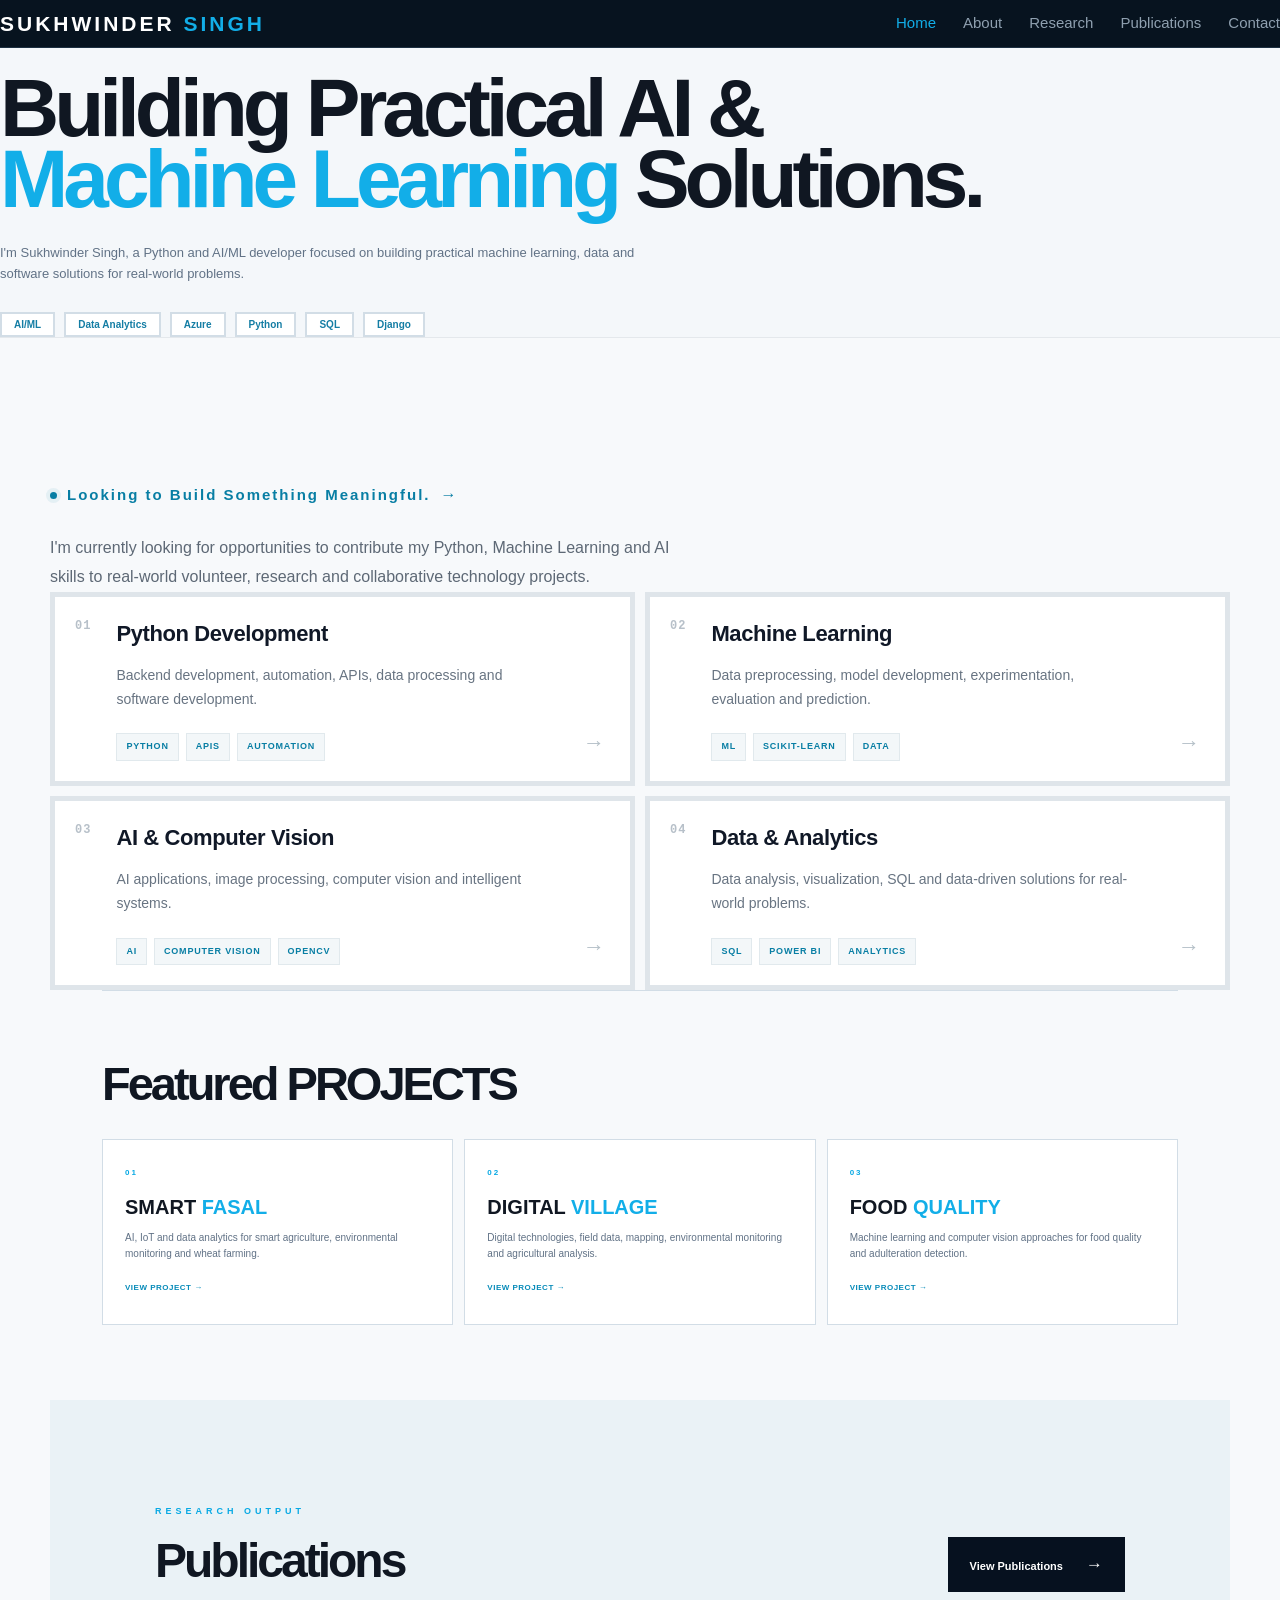
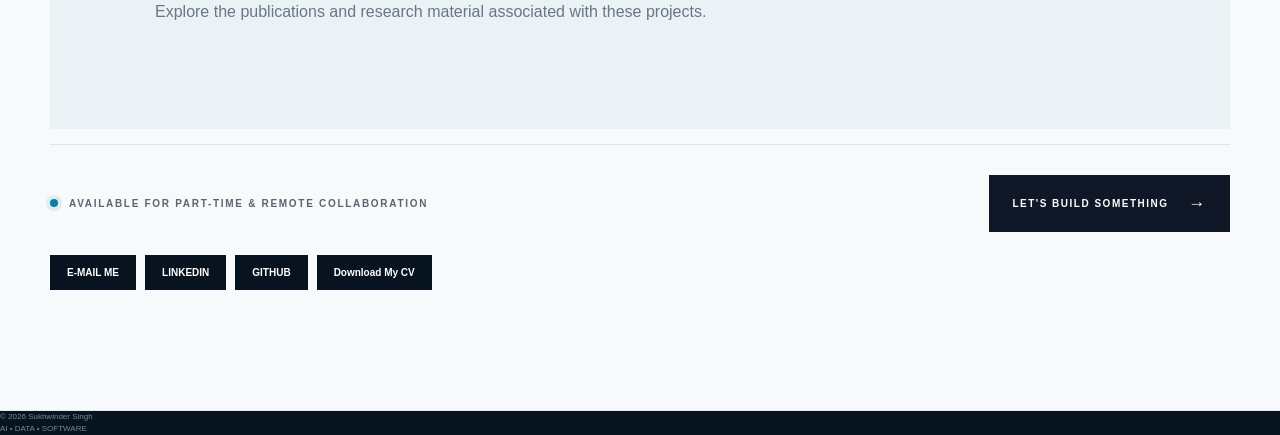
==== commit fe33fc5e: "about change" ====
--- a/index.html
+++ b/index.html
@@ -4,7 +4,7 @@
     <meta charset="UTF-8">
     <meta name="viewport" content="width=device-width, initial-scale=1.0">
 
-    <title>About Me | Sukhwinder Singh</title>	
+    <title>Sukhwinder Singh | Sukhwinder Singh</title>	
 
     <link rel="stylesheet" href="css\index.css">
 </head>
@@ -22,8 +22,28 @@
             SUKHWINDER <span>SINGH</span>
         </a>
 
+
+
+
+    <!-- MOBILE MENU -->
+
+    <button
+        class="menu-toggle"
+        id="menuToggle"
+        aria-label="Toggle navigation">
+
+        <span></span>
+        <span></span>
+        <span></span>
+
+    </button>
+
+
+
+
+    <!-- Navigation -->
         <nav class="navigation">  
-			<a href="index.html" class="active">Home</a>
+			<a href="index.html" class="active" >Home</a>
             <a href="about.html" > About</a>
             <a href="research.html">Research</a>
             <a href="publications.html">Publications</a>
@@ -36,7 +56,6 @@
 
 
 
-
 <!-- =====================================================
      HERO
 ===================================================== -->
@@ -46,30 +65,18 @@
 <section class="hero">
 
     <div class="hero-content">
-
-        <div class="eyebrow">
-            DATA <span>|</span> AI <span>|</span> SOLUTIONS
-        </div>
+	<br>
+
 
         <h1>
-            Turning Data Into
+            Building Practical AI &
             <br>
-            <span>Meaningful</span> Impact.
+            <span>Machine Learning</span> Solutions.
         </h1>
 
         <p class="hero-description">
-            I'm Sukhwinder Singh, a data professional focused on
-            building practical AI and analytics solutions that solve
-            real-world problems.
+            I'm Sukhwinder Singh, a Python and AI/ML developer focused on building practical machine learning, data and software solutions for real-world problems.
         </p>
-
-        <div class="hero-buttons">
-
-            <a href="documents/SUKHWINDERTOOR.DOCX" download>
-    Download My CV
-</a>
-        </div>
-
 
         <!-- SKILLS -->
 
@@ -78,9 +85,9 @@
             <span>AI/ML</span>
             <span>Data Analytics</span>
             <span>Azure</span>
-            <span>Power BI</span>
+            <span>Python</span>
             <span>SQL</span>
-
+			<span>Django</span>
         </div>
 
     </div>
@@ -88,101 +95,189 @@
 </section>
 
 
+<!-- =========================================================
+     OPEN TO VOLUNTEER / COLLABORATION
+========================================================= -->
+
+<section class="collaboration-section" id="collaboration">
+
+    <div class="collaboration-container">
+
+        <!-- Section Label -->
+<div class="collaboration-link">
+
+    <a href="#contact">         <span class="collaboration-dot"></span>
+
+        <h2>
+                Looking to Build
+                <span>Something Meaningful.</span>
+            </h2>
+
+
+        <span class="collaboration-arrow">→</span>
+    </a>
+
+</div>
+
+
+        <!-- Main Heading -->
+        <div class="collaboration-heading">
+
+            
+            <p>
+                I'm currently looking for opportunities to contribute
+                my Python, Machine Learning and AI skills to real-world
+                volunteer, research and collaborative technology projects.
+            </p>
+
+        </div>
+
+
+        <!-- Collaboration Areas -->
+        <div class="collaboration-grid">
+
+
+            <!-- Python -->
+            <div class="collaboration-card">
+
+                <div class="collaboration-card-number">
+                    01
+                </div>
+
+                <div class="collaboration-card-content">
+
+                    <h3>Python Development</h3>
+
+                    <p>
+                        Backend development, automation, APIs,
+                        data processing and software development.
+                    </p>
+
+                    <div class="collaboration-tags">
+                        <span>Python</span>
+                        <span>APIs</span>
+                        <span>Automation</span>
+                    </div>
+
+                </div>
+
+                <div class="collaboration-card-arrow">
+                    →
+                </div>
+
+            </div>
+
+
+            <!-- Machine Learning -->
+            <div class="collaboration-card">
+
+                <div class="collaboration-card-number">
+                    02
+                </div>
+
+                <div class="collaboration-card-content">
+
+                    <h3>Machine Learning</h3>
+
+                    <p>
+                        Data preprocessing, model development,
+                        experimentation, evaluation and prediction.
+                    </p>
+
+                    <div class="collaboration-tags">
+                        <span>ML</span>
+                        <span>Scikit-learn</span>
+                        <span>Data</span>
+                    </div>
+
+                </div>
+
+                <div class="collaboration-card-arrow">
+                    →
+                </div>
+
+            </div>
+
+
+            <!-- AI / Computer Vision -->
+            <div class="collaboration-card">
+
+                <div class="collaboration-card-number">
+                    03
+                </div>
+
+                <div class="collaboration-card-content">
+
+                    <h3>AI &amp; Computer Vision</h3>
+
+                    <p>
+                        AI applications, image processing,
+                        computer vision and intelligent systems.
+                    </p>
+
+                    <div class="collaboration-tags">
+                        <span>AI</span>
+                        <span>Computer Vision</span>
+                        <span>OpenCV</span>
+                    </div>
+
+                </div>
+
+                <div class="collaboration-card-arrow">
+                    →
+                </div>
+
+            </div>
+
+
+            <!-- Data -->
+            <div class="collaboration-card">
+
+                <div class="collaboration-card-number">
+                    04
+                </div>
+
+                <div class="collaboration-card-content">
+
+                    <h3>Data &amp; Analytics</h3>
+
+                    <p>
+                        Data analysis, visualization, SQL and
+                        data-driven solutions for real-world problems.
+                    </p>
+
+                    <div class="collaboration-tags">
+                        <span>SQL</span>
+                        <span>Power BI</span>
+                        <span>Analytics</span>
+                    </div>
+
+                </div>
+
+                <div class="collaboration-card-arrow">
+                    →
+                </div>
+
+            </div>
+
+        </div>
+
+
+      
+
+
+
+
 <!-- =====================================================
-     WHAT I BRING
-     
-     IMPORTANT:
-     This section immediately follows the hero.
-     There is NO empty spacer/div/section.
+     FEATURED PROJECTS
 ===================================================== -->
 
-<section class="what-i-bring">
-
-    <div class="eyebrow">
-        WHAT I BRING
-    </div>
+<section class="featured-projects">
+
 
     <h2>
-        Skills That Drive Results
-    </h2>
-
-    <p>
-        I combine technical expertise with a problem-solving
-        mindset to deliver data-driven solutions that create
-        real value.
-    </p>
-
-
-    <!-- =================================================
-         SKILL CARDS
-    ================================================= -->
-
-    <div class="features-grid">
-
-        <article class="feature-card">
-
-            <span>01</span>
-
-            <h3>
-                Artificial Intelligence
-            </h3>
-
-            <p>
-                Machine learning, data analysis and practical
-                AI solutions for real-world applications.
-            </p>
-
-        </article>
-
-
-        <article class="feature-card">
-
-            <span>02</span>
-
-            <h3>
-                Data Analytics
-            </h3>
-
-            <p>
-                Transforming complex datasets into meaningful
-                insights using analytical and visualization tools.
-            </p>
-
-        </article>
-
-
-        <article class="feature-card">
-
-            <span>03</span>
-
-            <h3>
-                Cloud Technology
-            </h3>
-
-            <p>
-                Building and deploying data-driven solutions
-                using Microsoft Azure and cloud technologies.
-            </p>
-
-        </article>
-
-    </div>
-
-</section>
-
-
-<!-- =====================================================
-     FEATURED RESEARCH
-===================================================== -->
-
-<section class="featured-projects">
-
-    <div class="eyebrow">
-        SELECTED WORK
-    </div>
-
-    <h2>
-        Featured Research
+        Featured PROJECTS
+
     </h2>
 
 
@@ -258,40 +353,111 @@
 </section>
 
 
+
+
+<!-- =========================
+             PUBLICATIONS
+        ========================== -->
+
+        <section class="publication-section">
+
+            <div class="container publication-box">
+
+
+                <div>
+
+                    <p class="eyebrow">
+                        RESEARCH OUTPUT
+                    </p>
+
+
+                    <h2>
+                        Publications
+                    </h2>
+
+
+                    <p>
+
+                        Explore the publications and
+                        research material associated with
+                        these projects.
+
+                    </p>
+
+                </div>
+
+
+                <a href="publications.html"
+                   class="publication-button">
+
+                    View Publications
+
+                    <span>
+                        →
+                    </span>
+
+                </a>
+
+
+            </div>
+
+        </section>
+
+
+
+
 <!-- =====================================================
      CONNECT
 ===================================================== -->
 
-<section class="connect">
-
-    <div class="eyebrow">
-        LET'S CONNECT
-    </div>
-
-    <h2>
-        Have a Project<br>
-        in Mind?
-    </h2>
-
-    <p>
-        I'm interested in research, AI, data analytics,
-        machine learning and technology projects.
-    </p>
-
-
-    <div class="connect-buttons">
-
-        <a href="mailto:sukhasingh2292@gmail.com">
-            EMAIL ME
-        </a>
-
-        <a href="https://www.linkedin.com/in/sukhaa02/" target="_blank">
-            LINKEDIN
-        </a>
+  <!-- Availability -->
+        <div class="collaboration-footer">
+
+            <div class="availability-status">
+
+                <span class="availability-dot"></span>
+
+                <span>
+                    AVAILABLE FOR PART-TIME &amp; REMOTE COLLABORATION
+                </span>
+
+            </div>
+
+
+            <a href="contact.html" class="collaboration-cta">
+
+                <span>LET'S BUILD SOMETHING</span>
+
+                <span class="collaboration-cta-arrow">
+                    →
+                </span>
+
+            </a>
+
+        </div>
+		
+		 <div class="connect-buttons">
+
+        <a href="mailto:sukhasingh2292@gmail.com"> E-MAIL ME         </a>
+
+        <a href="https://www.linkedin.com/in/sukhaa02/" target="_blank">  LINKEDIN         </a>
+		 <a href="https://github.com/sukha002" target="_blank">             GITHUB         </a>
+		            <a href="documents/SUKHWINDERTOOR.DOCX" download>     Download My CV </a>
+
+
+
+    </div>
+
 
     </div>
 
 </section>
+
+
+
+
+
+
 
 </main>
 
